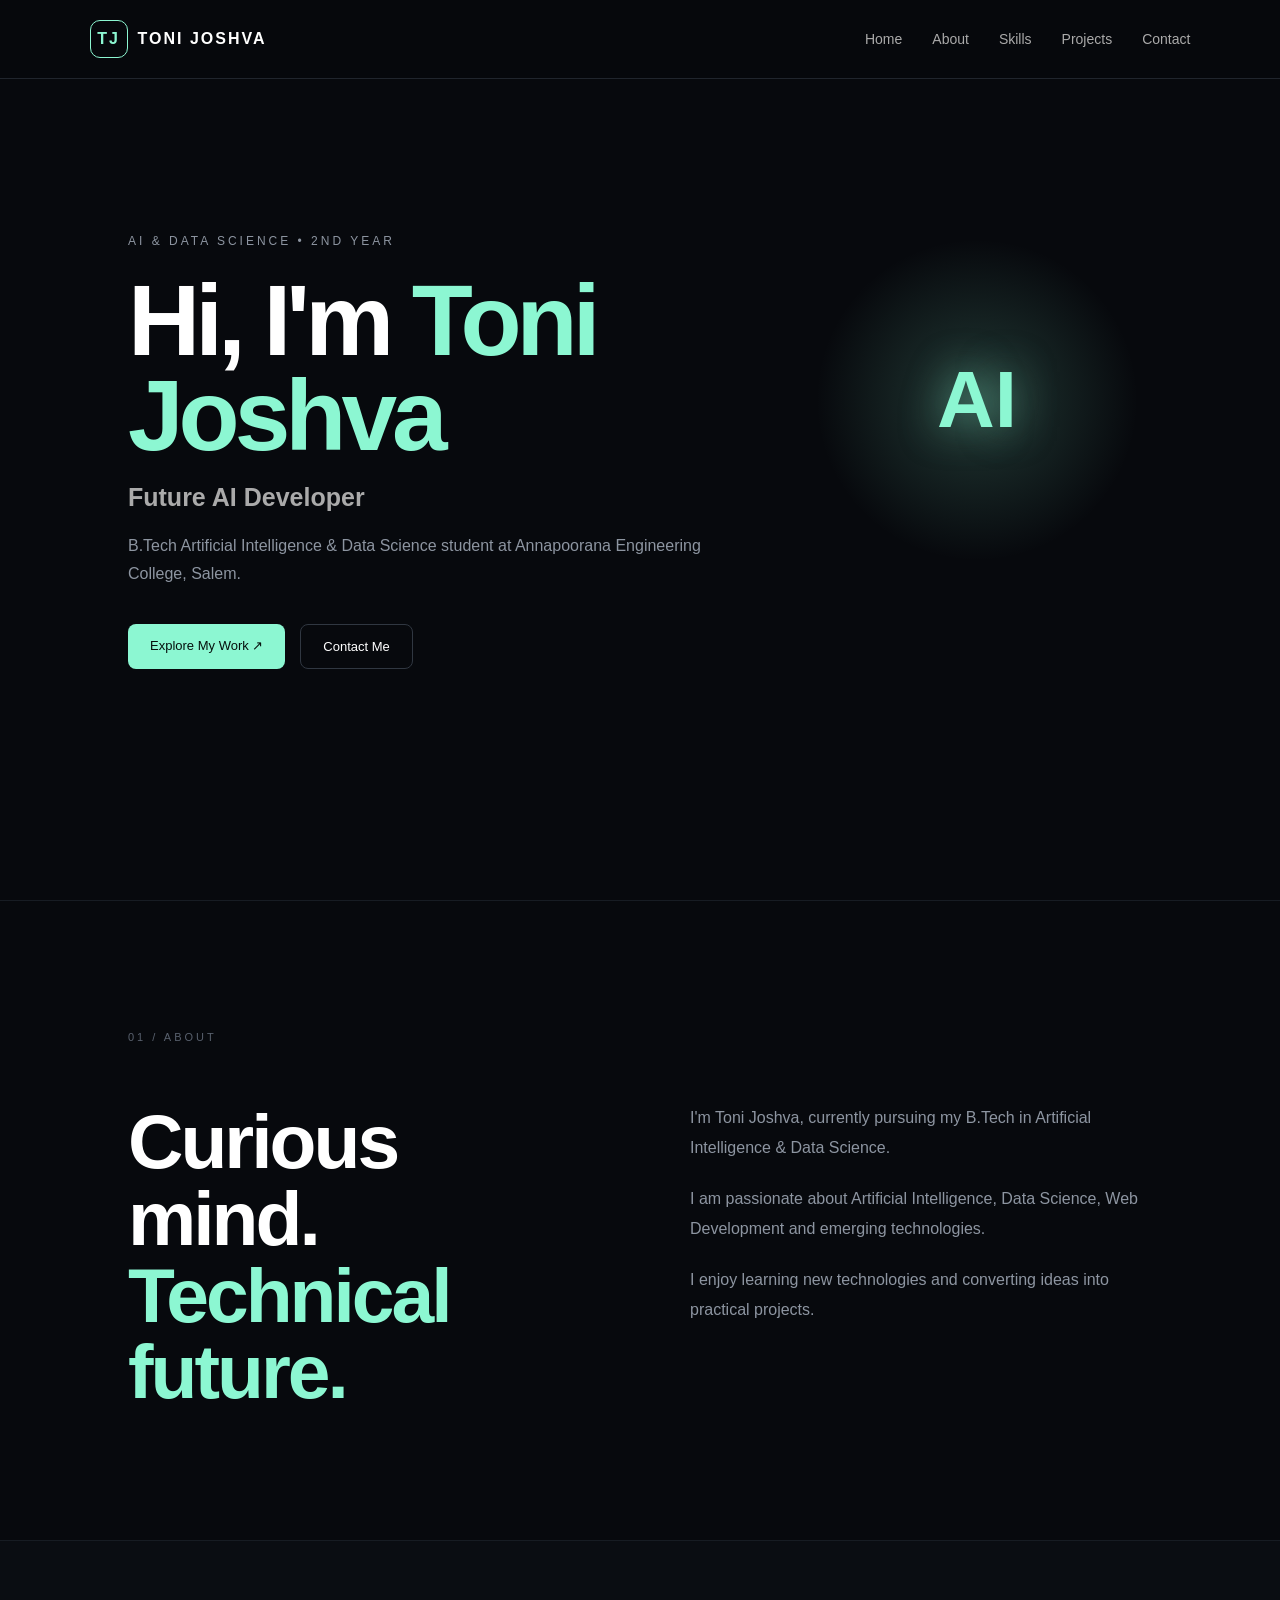
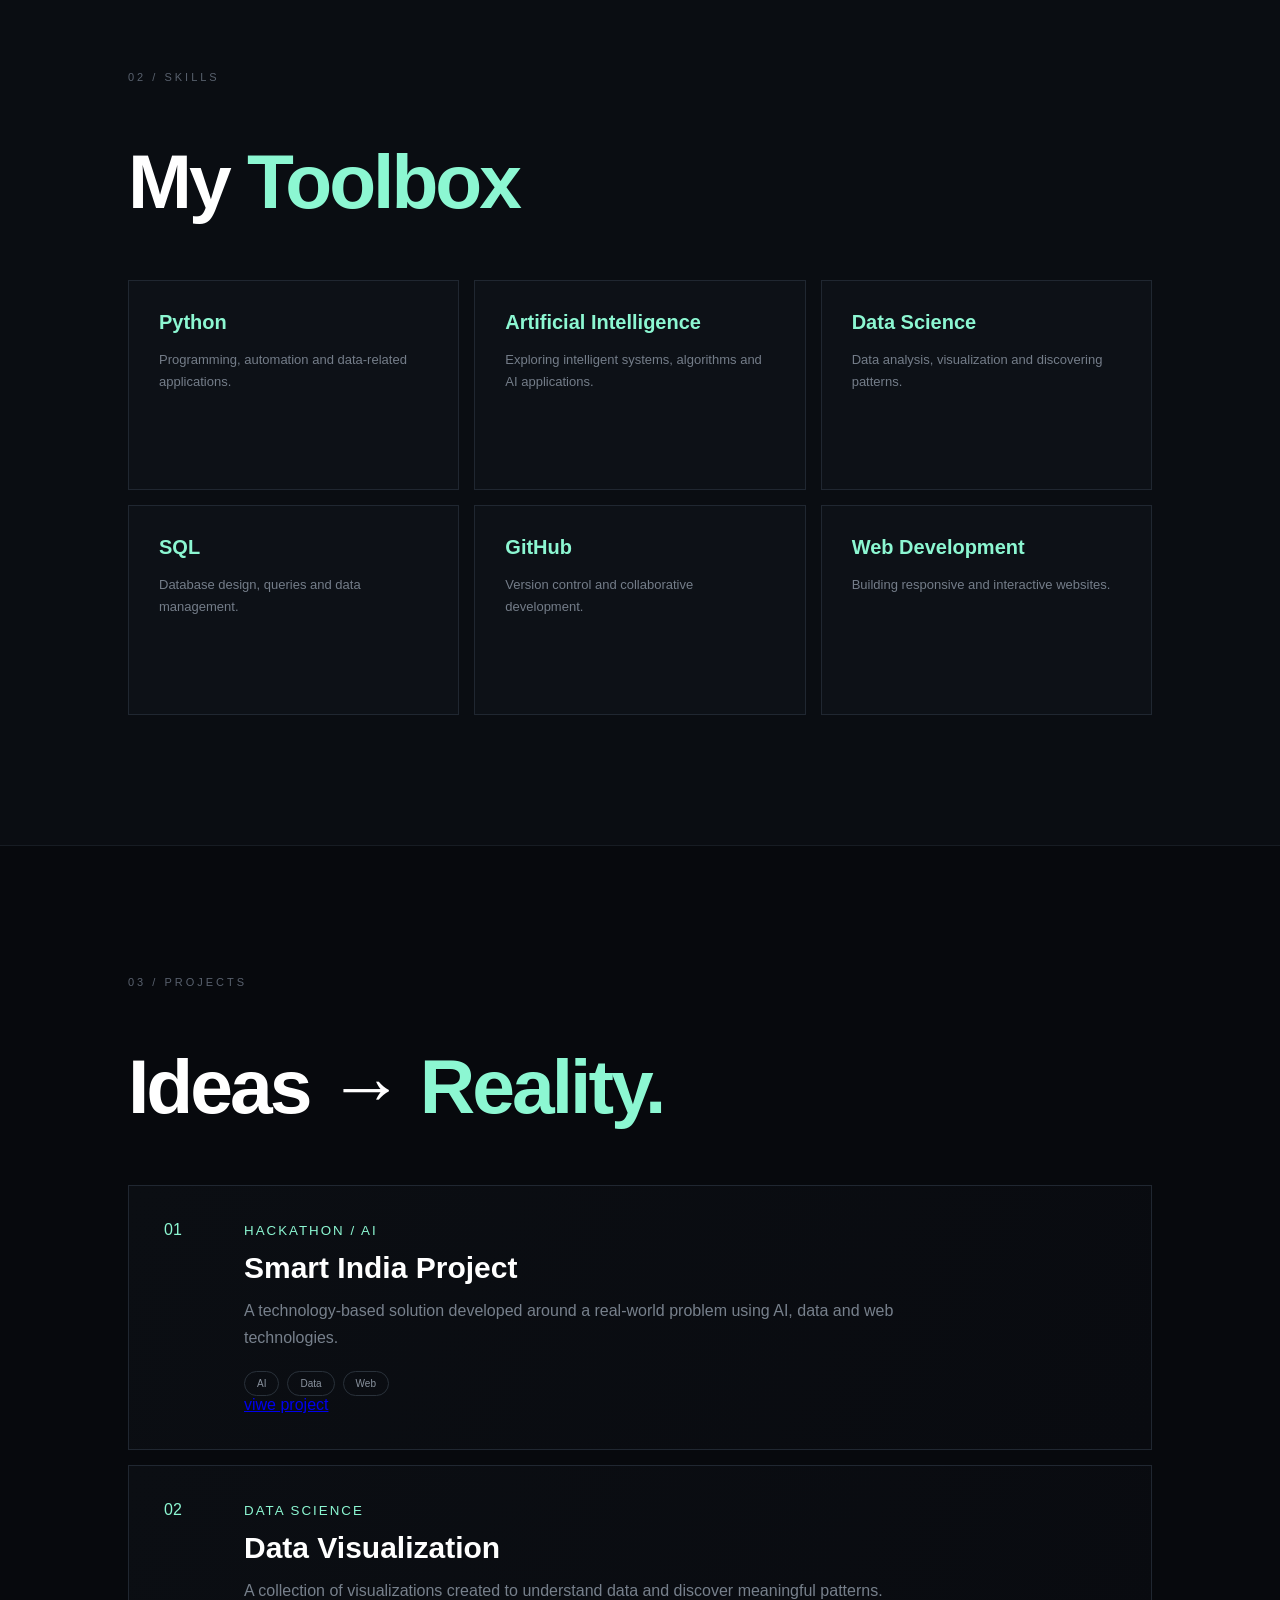
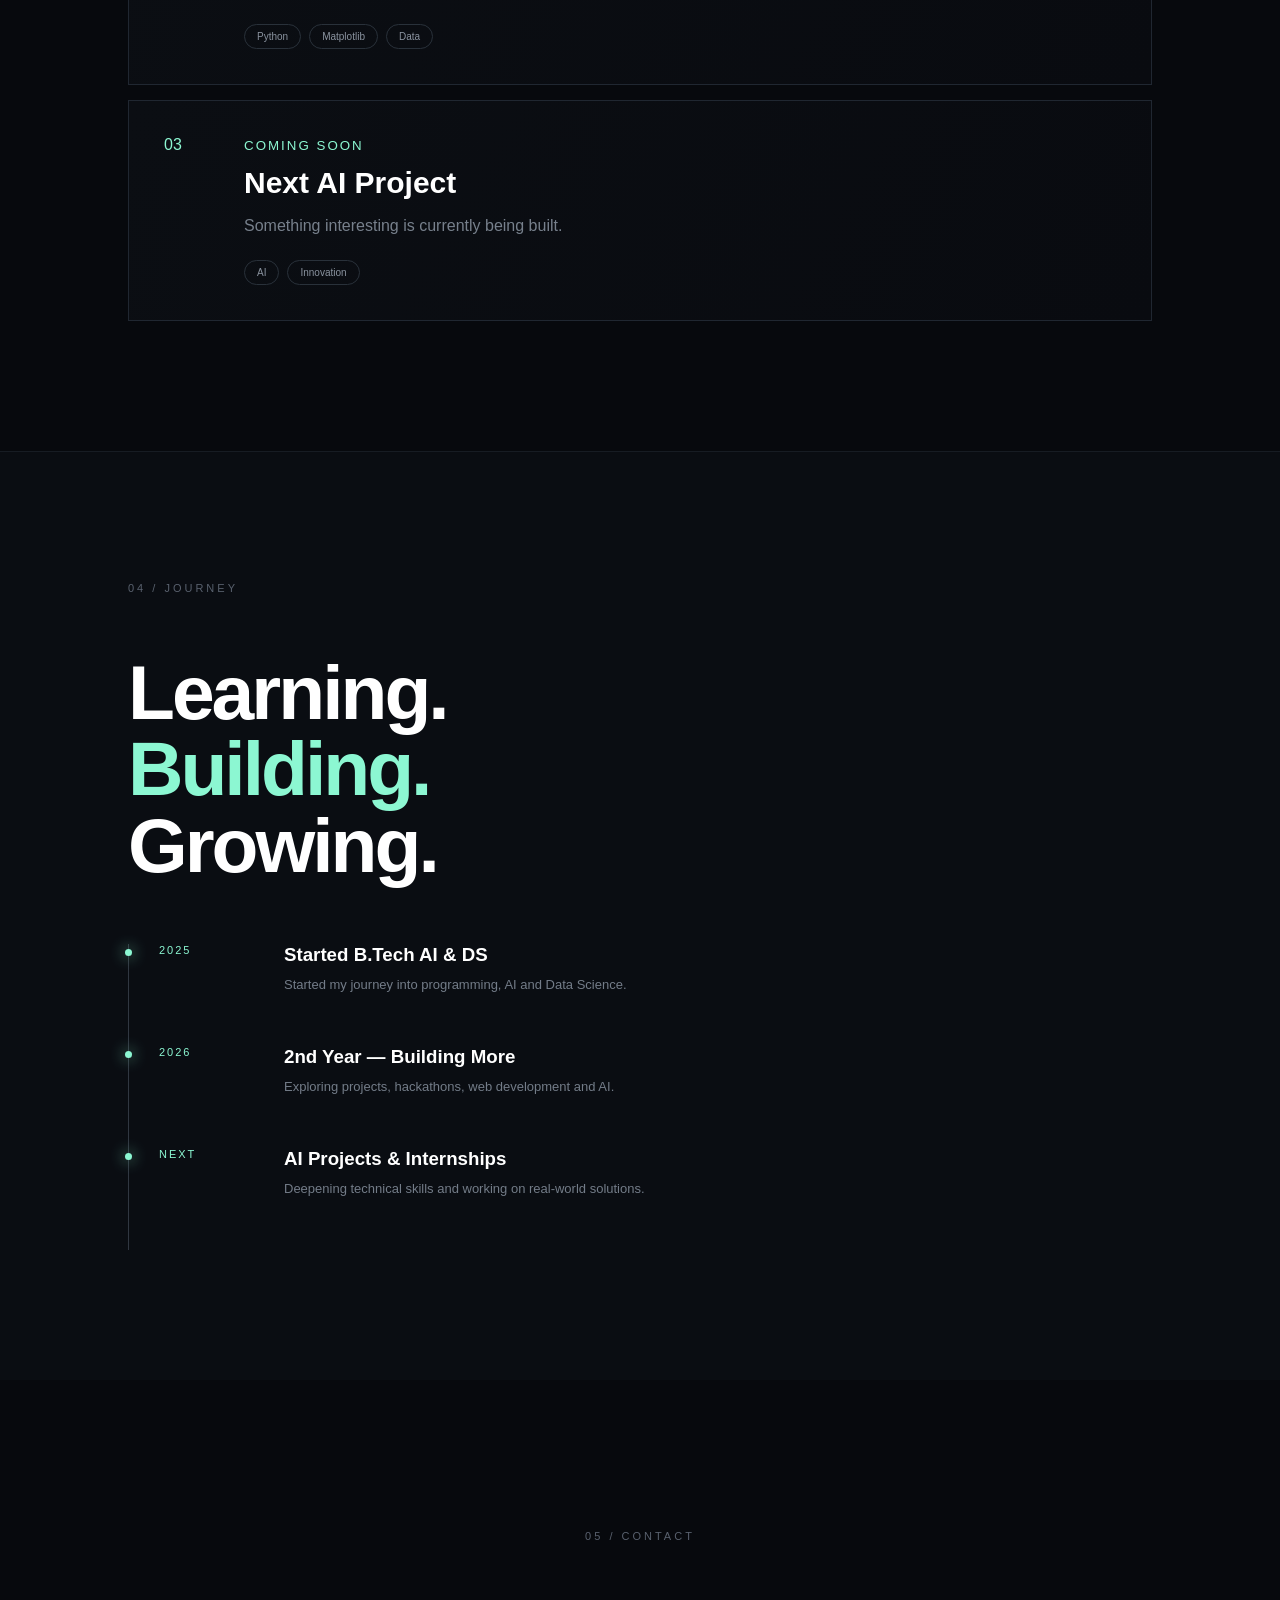
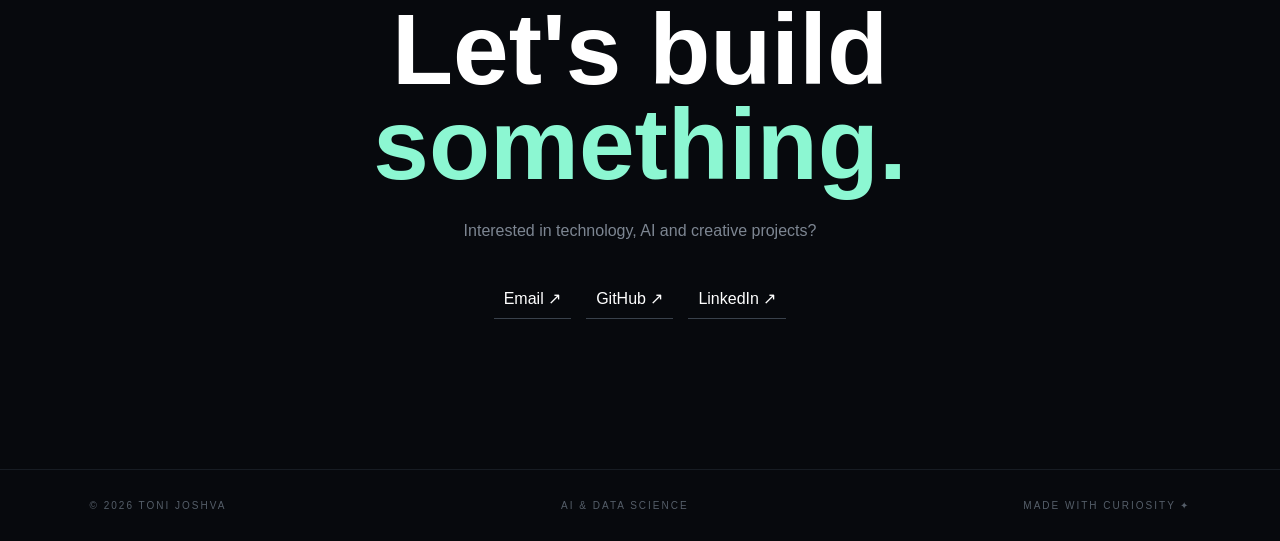
==== index.html @ 65e73639 "hii" ====
<!DOCTYPE html>
<html lang="en">
<head>
    <meta charset="UTF-8">
    <meta name="viewport" content="width=device-width, initial-scale=1.0">

    <title>Toni Joshva | AI & Data Science</title>

    <link rel="stylesheet" href="style.css">
</head>

<body>

    <!-- Navigation -->
    <nav class="navbar">
        <div class="logo">
            <span>TJ</span>
            TONI JOSHVA
        </div>

        <div class="nav-links">
            <a href="#home">Home</a>
            <a href="#about">About</a>
            <a href="#skills">Skills</a>
            <a href="#projects">Projects</a>
            <a href="#contact">Contact</a>
        </div>
    </nav>


    <!-- HERO SECTION -->
    <section id="home" class="hero">

        <div class="hero-content">

            <p class="small-title">
                AI & DATA SCIENCE • 2ND YEAR
            </p>

            <h1>
                Hi, I'm
                <span>Toni Joshva</span>
            </h1>

            <h2>
                Future AI Developer
            </h2>

            <p>
                B.Tech Artificial Intelligence & Data Science student
                at Annapoorana Engineering College, Salem.
            </p>

            <div class="buttons">
                <a href="#projects" class="btn primary">
                    Explore My Work ↗
                </a>

                <a href="#contact" class="btn secondary">
                    Contact Me
                </a>
            </div>

        </div>

        <div class="hero-orb">
            <div class="orb-text">AI</div>
        </div>

    </section>


    <!-- ABOUT -->
    <section id="about" class="section">

        <p class="section-number">01 / ABOUT</p>

        <div class="about-container">

            <div>
                <h2>
                    Curious mind.<br>
                    <span>Technical future.</span>
                </h2>
            </div>

            <div class="about-text">

                <p>
                    I'm Toni Joshva, currently pursuing my
                    B.Tech in Artificial Intelligence & Data Science.
                </p>

                <p>
                    I am passionate about Artificial Intelligence,
                    Data Science, Web Development and emerging
                    technologies.
                </p>

                <p>
                    I enjoy learning new technologies and converting
                    ideas into practical projects.
                </p>

            </div>

        </div>

    </section>


    <!-- SKILLS -->
    <section id="skills" class="section skills">

        <p class="section-number">02 / SKILLS</p>

        <h2>
            My <span>Toolbox</span>
        </h2>

        <div class="skills-grid">

            <div class="skill-card">
                <h3>Python</h3>
                <p>
                    Programming, automation and
                    data-related applications.
                </p>
            </div>

            <div class="skill-card">
                <h3>Artificial Intelligence</h3>
                <p>
                    Exploring intelligent systems,
                    algorithms and AI applications.
                </p>
            </div>

            <div class="skill-card">
                <h3>Data Science</h3>
                <p>
                    Data analysis, visualization
                    and discovering patterns.
                </p>
            </div>

            <div class="skill-card">
                <h3>SQL</h3>
                <p>
                    Database design, queries and
                    data management.
                </p>
            </div>

            <div class="skill-card">
                <h3>GitHub</h3>
                <p>
                    Version control and
                    collaborative development.
                </p>
            </div>

            <div class="skill-card">
                <h3>Web Development</h3>
                <p>
                    Building responsive and
                    interactive websites.
                </p>
            </div>

        </div>

    </section>


    <!-- PROJECTS -->
    <section id="projects" class="section">

        <p class="section-number">03 / PROJECTS</p>

        <h2>
            Ideas → <span>Reality.</span>
        </h2>

        <div class="projects">

            <div class="project-card">

                <div class="project-number">
                    01
                </div>

                <div>
                    <small>HACKATHON / AI</small>

                    <h3>
                        Smart India Project
                    </h3>

                    <p>
                        A technology-based solution developed
                        around a real-world problem using
                        AI, data and web technologies.
                    </p>

                    <div class="tags">
                        <span>AI</span>
                        <span>Data</span>
                        <span>Web</span>
                    </div>
                    <a href="https://github.com/ToniJoshva/ToniJoshva.github.io/tree/main/newtoni">viwe project</a>

                </div>

            </div>


            <div class="project-card">

                <div class="project-number">
                    02
                </div>

                <div>

                    <small>DATA SCIENCE</small>

                    <h3>
                        Data Visualization
                    </h3>

                    <p>
                        A collection of visualizations created
                        to understand data and discover
                        meaningful patterns.
                    </p>

                    <div class="tags">
                        <span>Python</span>
                        <span>Matplotlib</span>
                        <span>Data</span>
                    </div>

                </div>

            </div>


            <div class="project-card">

                <div class="project-number">
                    03
                </div>

                <div>

                    <small>COMING SOON</small>

                    <h3>
                        Next AI Project
                    </h3>

                    <p>
                        Something interesting is currently
                        being built.
                    </p>

                    <div class="tags">
                        <span>AI</span>
                        <span>Innovation</span>
                    </div>

                </div>

            </div>

        </div>

    </section>


    <!-- JOURNEY -->
    <section class="section journey">

        <p class="section-number">04 / JOURNEY</p>

        <h2>
            Learning.<br>
            <span>Building.</span><br>
            Growing.
        </h2>

        <div class="timeline">

            <div class="timeline-item">

                <span>2025</span>

                <div>
                    <h3>
                        Started B.Tech AI & DS
                    </h3>

                    <p>
                        Started my journey into
                        programming, AI and Data Science.
                    </p>
                </div>

            </div>


            <div class="timeline-item">

                <span>2026</span>

                <div>
                    <h3>
                        2nd Year — Building More
                    </h3>

                    <p>
                        Exploring projects, hackathons,
                        web development and AI.
                    </p>
                </div>

            </div>


            <div class="timeline-item">

                <span>NEXT</span>

                <div>
                    <h3>
                        AI Projects & Internships
                    </h3>

                    <p>
                        Deepening technical skills and
                        working on real-world solutions.
                    </p>
                </div>

            </div>

        </div>

    </section>


    <!-- CONTACT -->
    <section id="contact" class="contact">

        <p class="section-number">
            05 / CONTACT
        </p>

        <h2>
            Let's build<br>
            <span>something.</span>
        </h2>

        <p>
            Interested in technology, AI and
            creative projects?
        </p>

        <div class="contact-links">

            <a href="mailto:your@email.com">
                Email ↗
            </a>

            <a href="https://github.com/"
               target="_blank">
                GitHub ↗
            </a>

            <a href="https://linkedin.com/"
               target="_blank">
                LinkedIn ↗
            </a>

        </div>

    </section>


    <!-- FOOTER -->
    <footer>

        <p>
            © 2026 TONI JOSHVA
        </p>

        <p>
            AI & DATA SCIENCE
        </p>

        <p>
            MADE WITH CURIOSITY ✦
        </p>

    </footer>


    <script src="script.js"></script>

</body>
</html>
---- style.css ----
* {
    margin: 0;
    padding: 0;
    box-sizing: border-box;
}

html {
    scroll-behavior: smooth;
}

body {
    background: #07090d;
    color: #ffffff;
    font-family: Arial, sans-serif;
    overflow-x: hidden;
}


/* ================= NAVBAR ================= */

.navbar {
    position: fixed;
    top: 0;
    left: 0;
    width: 100%;

    display: flex;
    justify-content: space-between;
    align-items: center;

    padding: 20px 7%;

    background: rgba(7, 9, 13, 0.75);
    backdrop-filter: blur(15px);

    border-bottom: 1px solid #20252d;

    z-index: 1000;
}

.logo {
    display: flex;
    align-items: center;
    gap: 10px;

    font-weight: bold;
    letter-spacing: 2px;
}

.logo span {
    display: grid;
    place-items: center;

    width: 38px;
    height: 38px;

    border: 1px solid #8cf7d2;
    border-radius: 10px;

    color: #8cf7d2;
}

.nav-links {
    display: flex;
    gap: 30px;
}

.nav-links a {
    color: #aaa;
    text-decoration: none;
    font-size: 14px;

    transition: 0.3s;
}

.nav-links a:hover {
    color: #8cf7d2;
}


/* ================= HERO ================= */

.hero {
    min-height: 100vh;

    display: flex;
    align-items: center;

    padding: 150px 10%;

    position: relative;

    overflow: hidden;
}

.hero-content {
    max-width: 750px;

    position: relative;
    z-index: 5;

    animation: fadeUp 1.2s ease;
}

.small-title {
    color: #8cf7d2;

    letter-spacing: 3px;
    font-size: 12px;

    margin-bottom: 20px;
}

.hero h1 {
    font-size: clamp(50px, 8vw, 100px);

    line-height: 0.95;

    margin-bottom: 20px;

    letter-spacing: -5px;
}

.hero h1 span {
    color: #8cf7d2;
}

.hero h2 {
    font-size: 25px;
    color: #aaa;

    margin-bottom: 20px;
}

.hero p {
    color: #8d95a1;

    max-width: 600px;

    line-height: 1.8;
}

.buttons {
    display: flex;
    gap: 15px;

    margin-top: 35px;
}

.btn {
    padding: 14px 22px;

    text-decoration: none;

    border-radius: 8px;

    font-size: 13px;

    transition: 0.3s;
}

.primary {
    background: #8cf7d2;
    color: #06100d;
}

.primary:hover {
    transform: translateY(-5px);

    box-shadow:
        0 15px 40px rgba(140, 247, 210, 0.2);
}

.secondary {
    color: white;

    border: 1px solid #303741;
}

.secondary:hover {
    border-color: #8cf7d2;
}


/* ================= ORB ================= */

.hero-orb {
    position: absolute;

    right: 10%;
    top: 25%;

    width: 350px;
    height: 350px;

    border-radius: 50%;

    background:
        radial-gradient(
            circle,
            rgba(140, 247, 210, 0.2),
            transparent 65%
        );

    animation: floating 6s ease-in-out infinite;
}

.orb-text {
    position: absolute;

    inset: 0;

    display: grid;
    place-items: center;

    font-size: 80px;
    font-weight: bold;

    color: #8cf7d2;

    text-shadow:
        0 0 40px rgba(140, 247, 210, 0.5);
}


/* ================= SECTIONS ================= */

.section {
    padding: 130px 10%;

    border-top: 1px solid #171c23;
}

.section-number {
    color: #59616e;

    font-size: 11px;

    letter-spacing: 3px;

    margin-bottom: 60px;
}

.section h2 {
    font-size: clamp(45px, 6vw, 80px);

    line-height: 1;

    letter-spacing: -3px;
}

.section h2 span {
    color: #8cf7d2;
}


/* ================= ABOUT ================= */

.about-container {
    display: grid;

    grid-template-columns: 1fr 1fr;

    gap: 100px;
}

.about-text {
    color: #8d95a1;

    line-height: 1.9;
}

.about-text p {
    margin-bottom: 20px;
}


/* ================= SKILLS ================= */

.skills {
    background: #0a0d12;
}

.skills-grid {
    margin-top: 60px;

    display: grid;

    grid-template-columns:
        repeat(3, 1fr);

    gap: 15px;
}

.skill-card {
    padding: 30px;

    min-height: 210px;

    border: 1px solid #202731;

    background: #0d1117;

    transition: 0.4s;
}

.skill-card:hover {
    transform: translateY(-8px);

    border-color: #8cf7d2;

    box-shadow:
        0 20px 50px rgba(140, 247, 210, 0.05);
}

.skill-card h3 {
    color: #8cf7d2;

    margin-bottom: 15px;

    font-size: 20px;
}

.skill-card p {
    color: #747d89;

    line-height: 1.7;

    font-size: 13px;
}


/* ================= PROJECTS ================= */

.projects {
    margin-top: 60px;

    display: grid;

    gap: 15px;
}

.project-card {
    padding: 35px;

    display: grid;

    grid-template-columns: 60px 1fr;

    gap: 20px;

    border: 1px solid #202731;

    background:
        linear-gradient(
            120deg,
            #0b0e13,
            #090b10
        );

    transition: 0.4s;
}

.project-card:hover {
    transform: translateX(8px);

    border-color: #8cf7d2;
}

.project-number {
    color: #8cf7d2;
}

.project-card small {
    color: #8cf7d2;

    letter-spacing: 2px;
}

.project-card h3 {
    font-size: 30px;

    margin: 12px 0;
}

.project-card p {
    color: #77808c;

    max-width: 650px;

    line-height: 1.7;
}

.tags {
    display: flex;

    gap: 8px;

    margin-top: 20px;
}

.tags span {
    padding: 6px 12px;

    border: 1px solid #29313a;

    border-radius: 20px;

    font-size: 10px;

    color: #8a939f;
}


/* ================= JOURNEY ================= */

.journey {
    background: #0a0d12;
}

.timeline {
    margin-top: 60px;

    border-left: 1px solid #303741;
}

.timeline-item {
    display: grid;

    grid-template-columns: 100px 1fr;

    gap: 25px;

    padding: 0 0 50px 30px;

    position: relative;
}

.timeline-item::before {
    content: "";

    position: absolute;

    left: -4px;

    top: 5px;

    width: 7px;
    height: 7px;

    background: #8cf7d2;

    border-radius: 50%;

    box-shadow:
        0 0 15px #8cf7d2;
}

.timeline-item span {
    color: #8cf7d2;

    font-size: 11px;

    letter-spacing: 2px;
}

.timeline-item h3 {
    margin-bottom: 8px;
}

.timeline-item p {
    color: #737c88;

    line-height: 1.7;

    font-size: 13px;
}


/* ================= CONTACT ================= */

.contact {
    text-align: center;

    padding: 150px 10%;
}

.contact h2 {
    font-size: clamp(55px, 8vw, 100px);

    line-height: .95;
}

.contact h2 span {
    color: #8cf7d2;
}

.contact > p:not(.section-number) {
    color: #7d8692;

    margin: 25px auto;

    max-width: 500px;

    line-height: 1.7;
}

.contact-links {
    display: flex;

    justify-content: center;

    gap: 15px;

    margin-top: 35px;
}

.contact-links a {
    color: white;

    text-decoration: none;

    border-bottom: 1px solid #39414b;

    padding: 10px;

    transition: 0.3s;
}

.contact-links a:hover {
    color: #8cf7d2;

    border-color: #8cf7d2;
}


/* ================= FOOTER ================= */

footer {
    border-top: 1px solid #171c23;

    padding: 30px 7%;

    display: flex;

    justify-content: space-between;

    color: #555e69;

    font-size: 10px;

    letter-spacing: 2px;
}


/* ================= ANIMATIONS ================= */

@keyframes fadeUp {

    from {
        opacity: 0;
        transform: translateY(40px);
    }

    to {
        opacity: 1;
        transform: translateY(0);
    }

}

@keyframes floating {

    0%,
    100% {
        transform: translateY(0);
    }

    50% {
        transform: translateY(-30px);
    }

}


/* ================= MOBILE ================= */

@media (max-width: 800px) {

    .nav-links {
        display: none;
    }

    .hero {
        padding: 130px 7%;
    }

    .hero-orb {
        opacity: 0.4;

        right: -100px;
    }

    .about-container {
        grid-template-columns: 1fr;

        gap: 40px;
    }

    .skills-grid {
        grid-template-columns: 1fr;
    }

    .project-card {
        grid-template-columns: 40px 1fr;
    }

    footer {
        flex-direction: column;

        gap: 15px;

        text-align: center;
    }

}
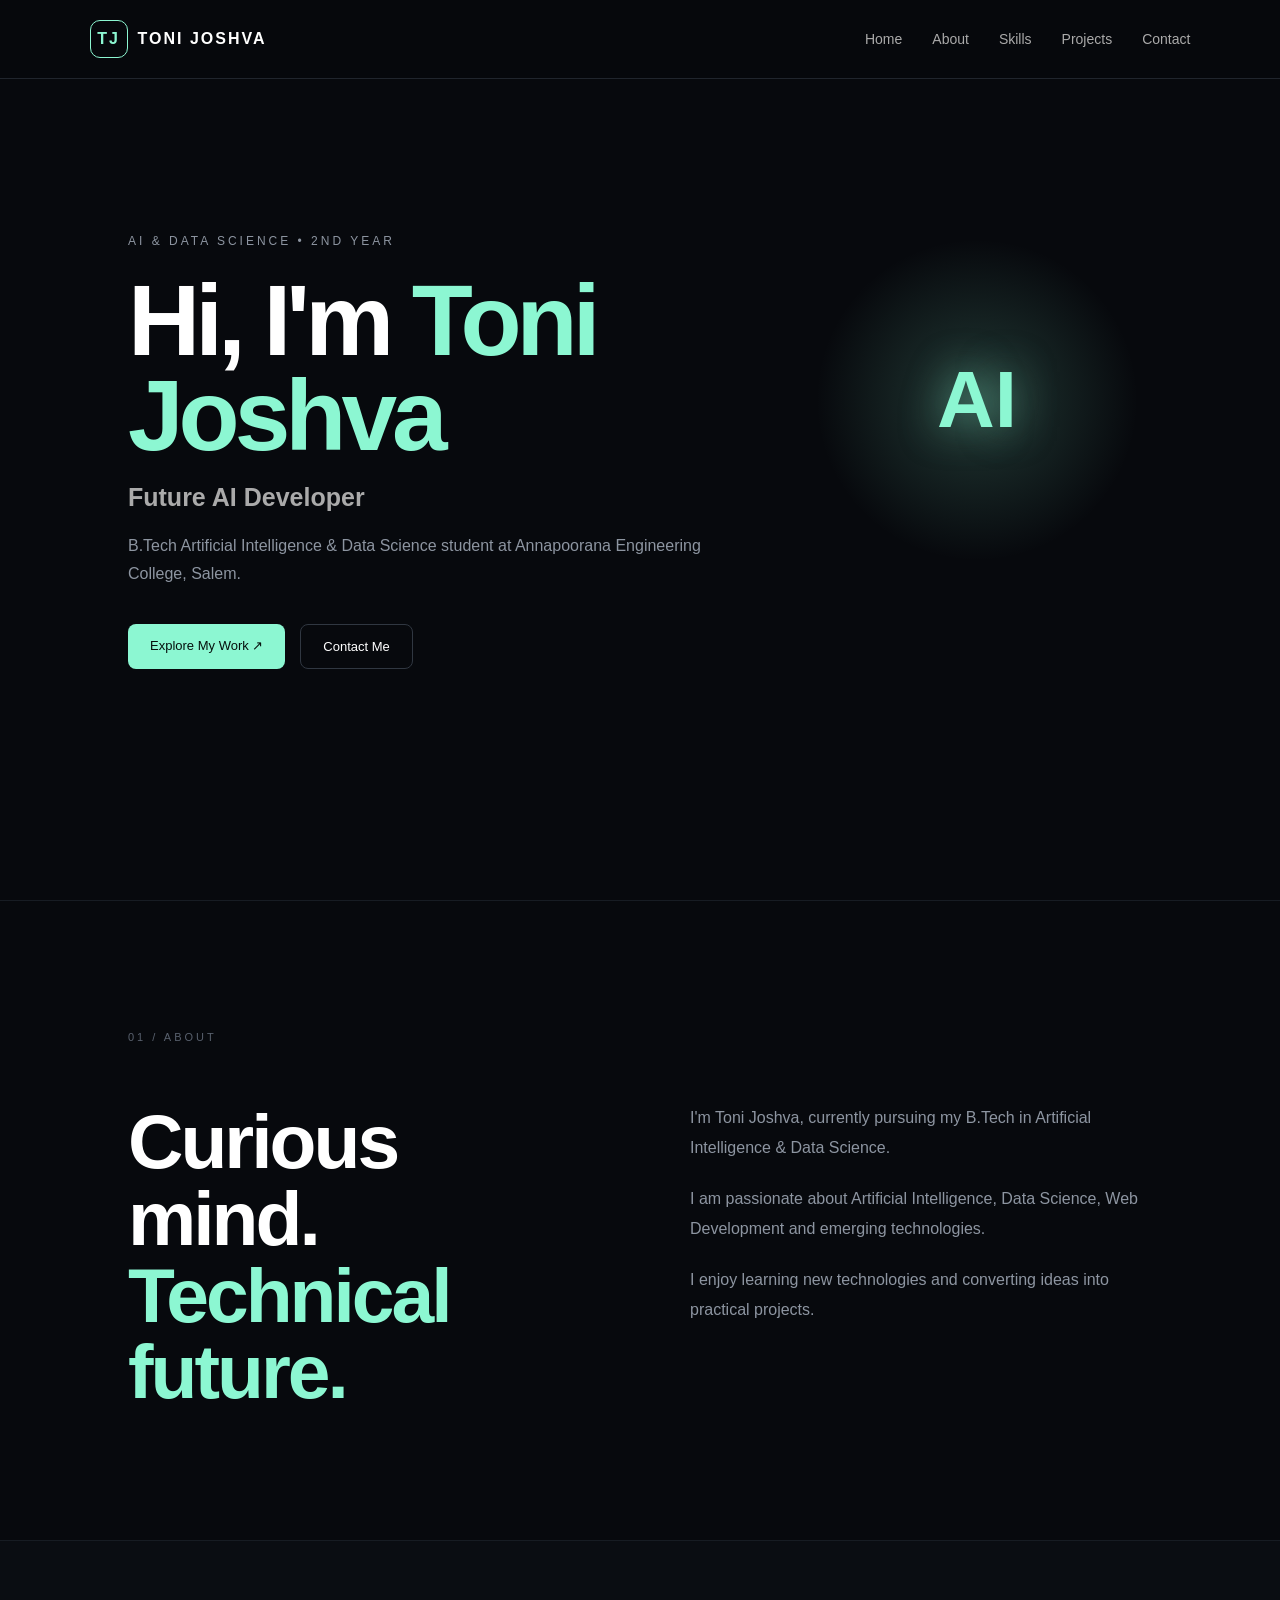
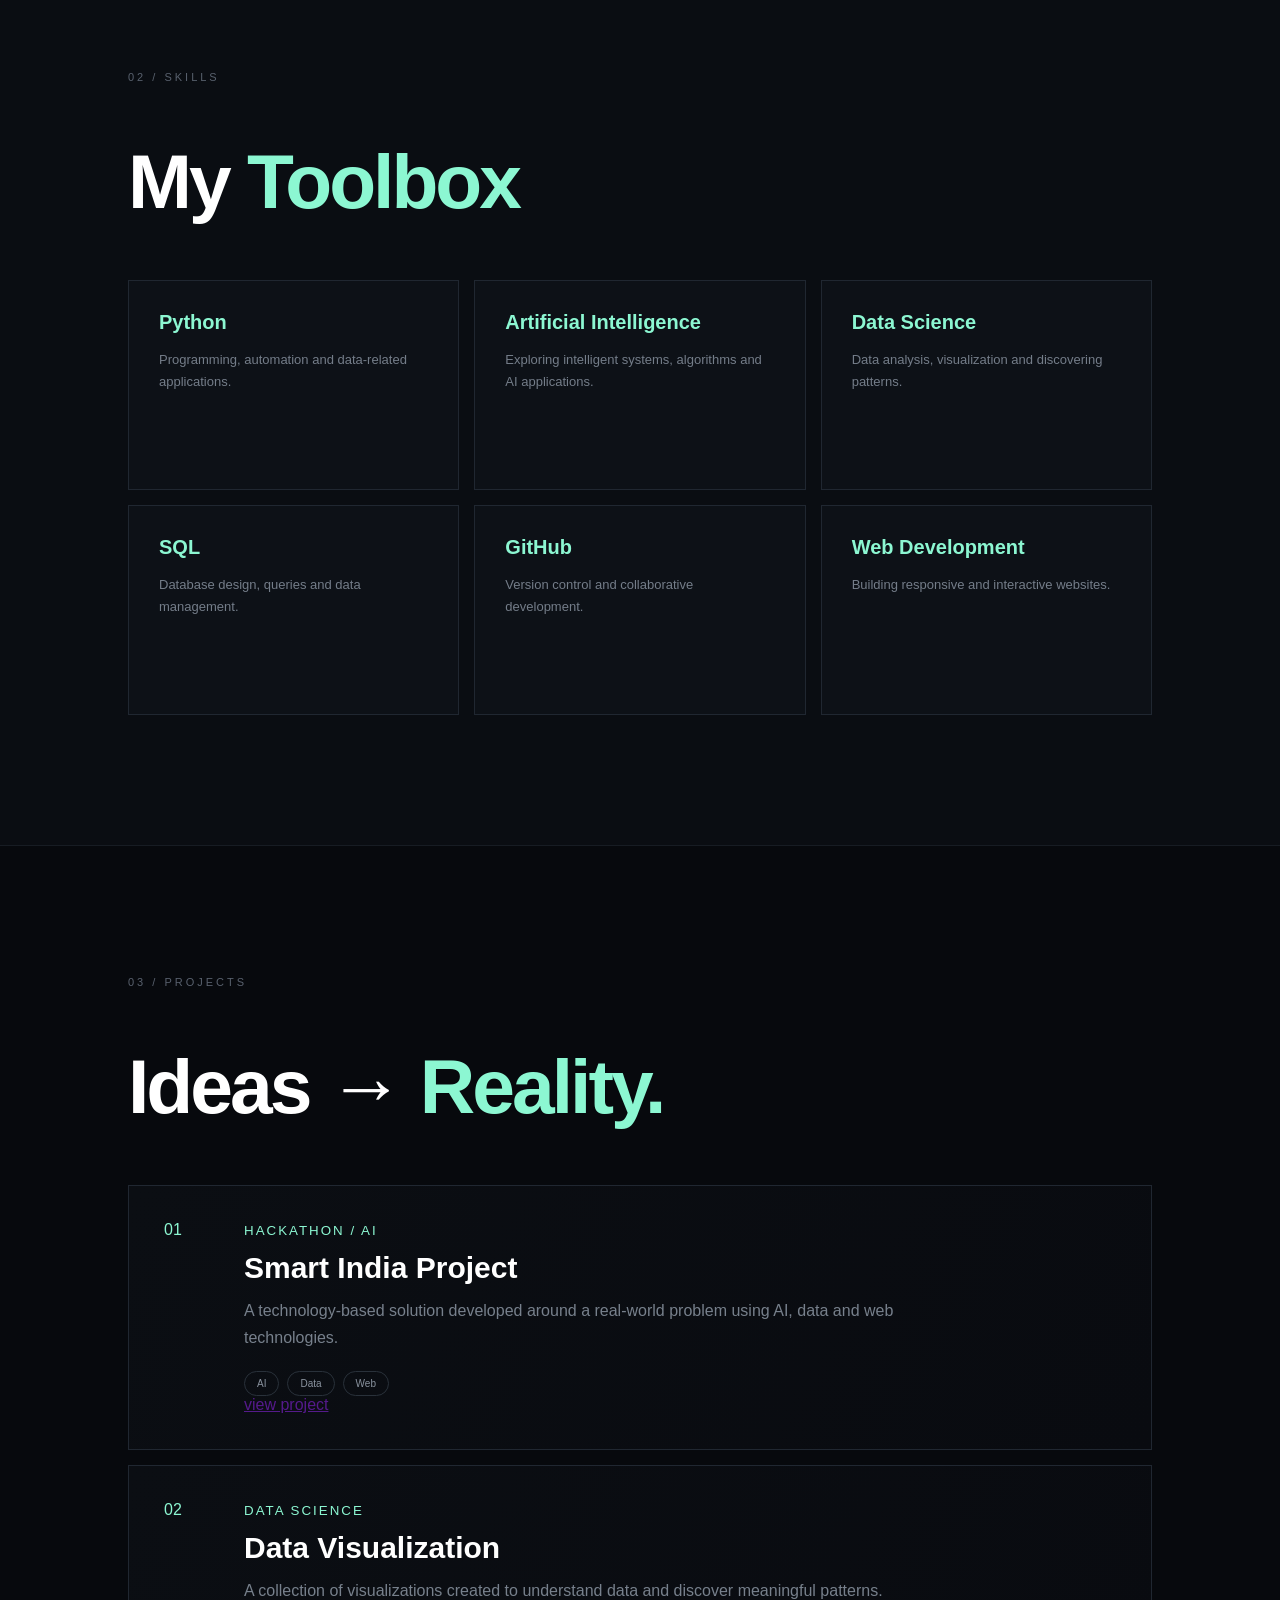
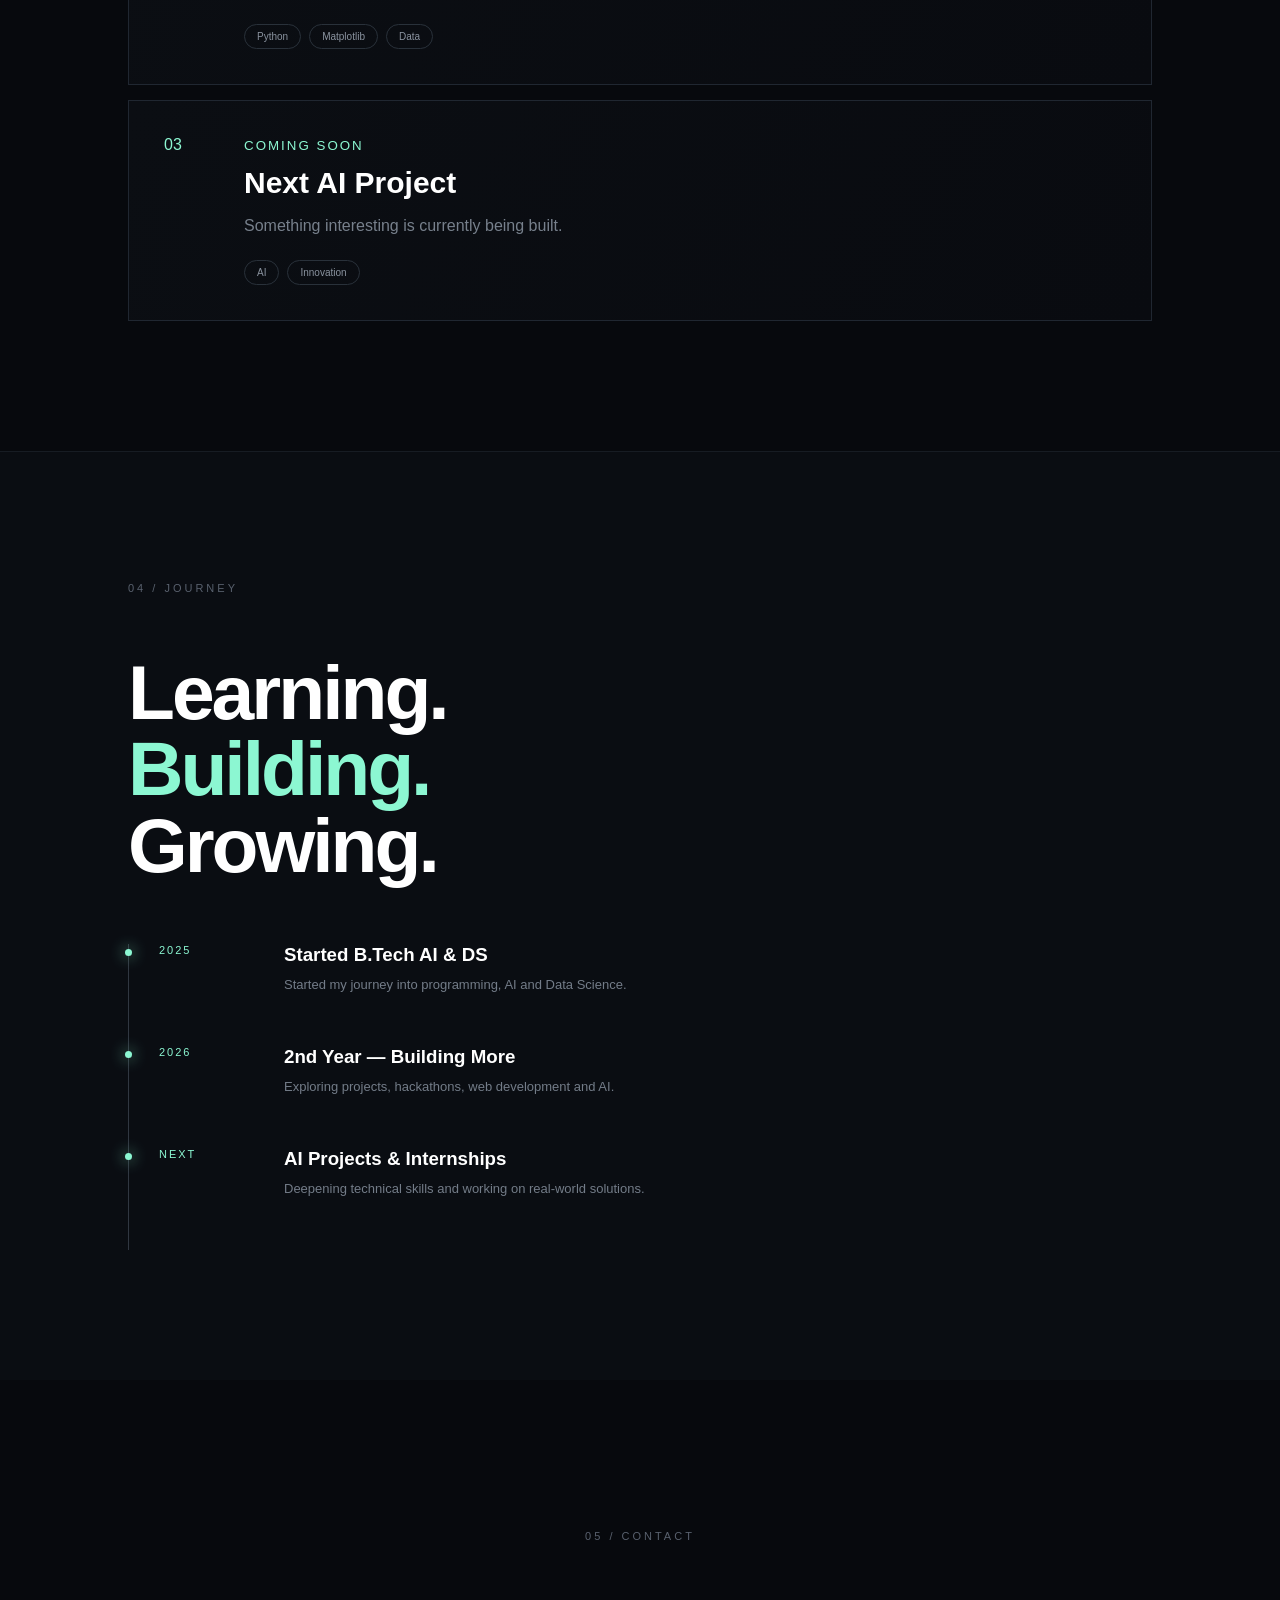
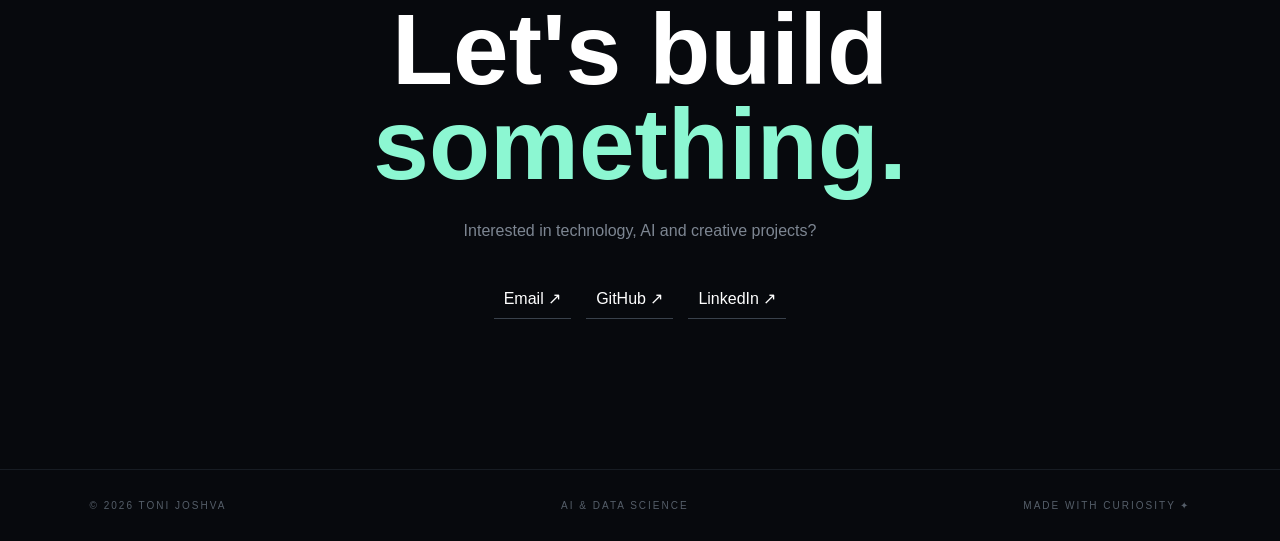
==== commit 4e610887: "somthing" ====
--- a/index.html
+++ b/index.html
@@ -208,7 +208,7 @@
                         <span>Data</span>
                         <span>Web</span>
                     </div>
-                    <a href="https://github.com/ToniJoshva/ToniJoshva.github.io/tree/main/newtoni">viwe project</a>
+                    <a href="">view project</a>
 
                 </div>
 
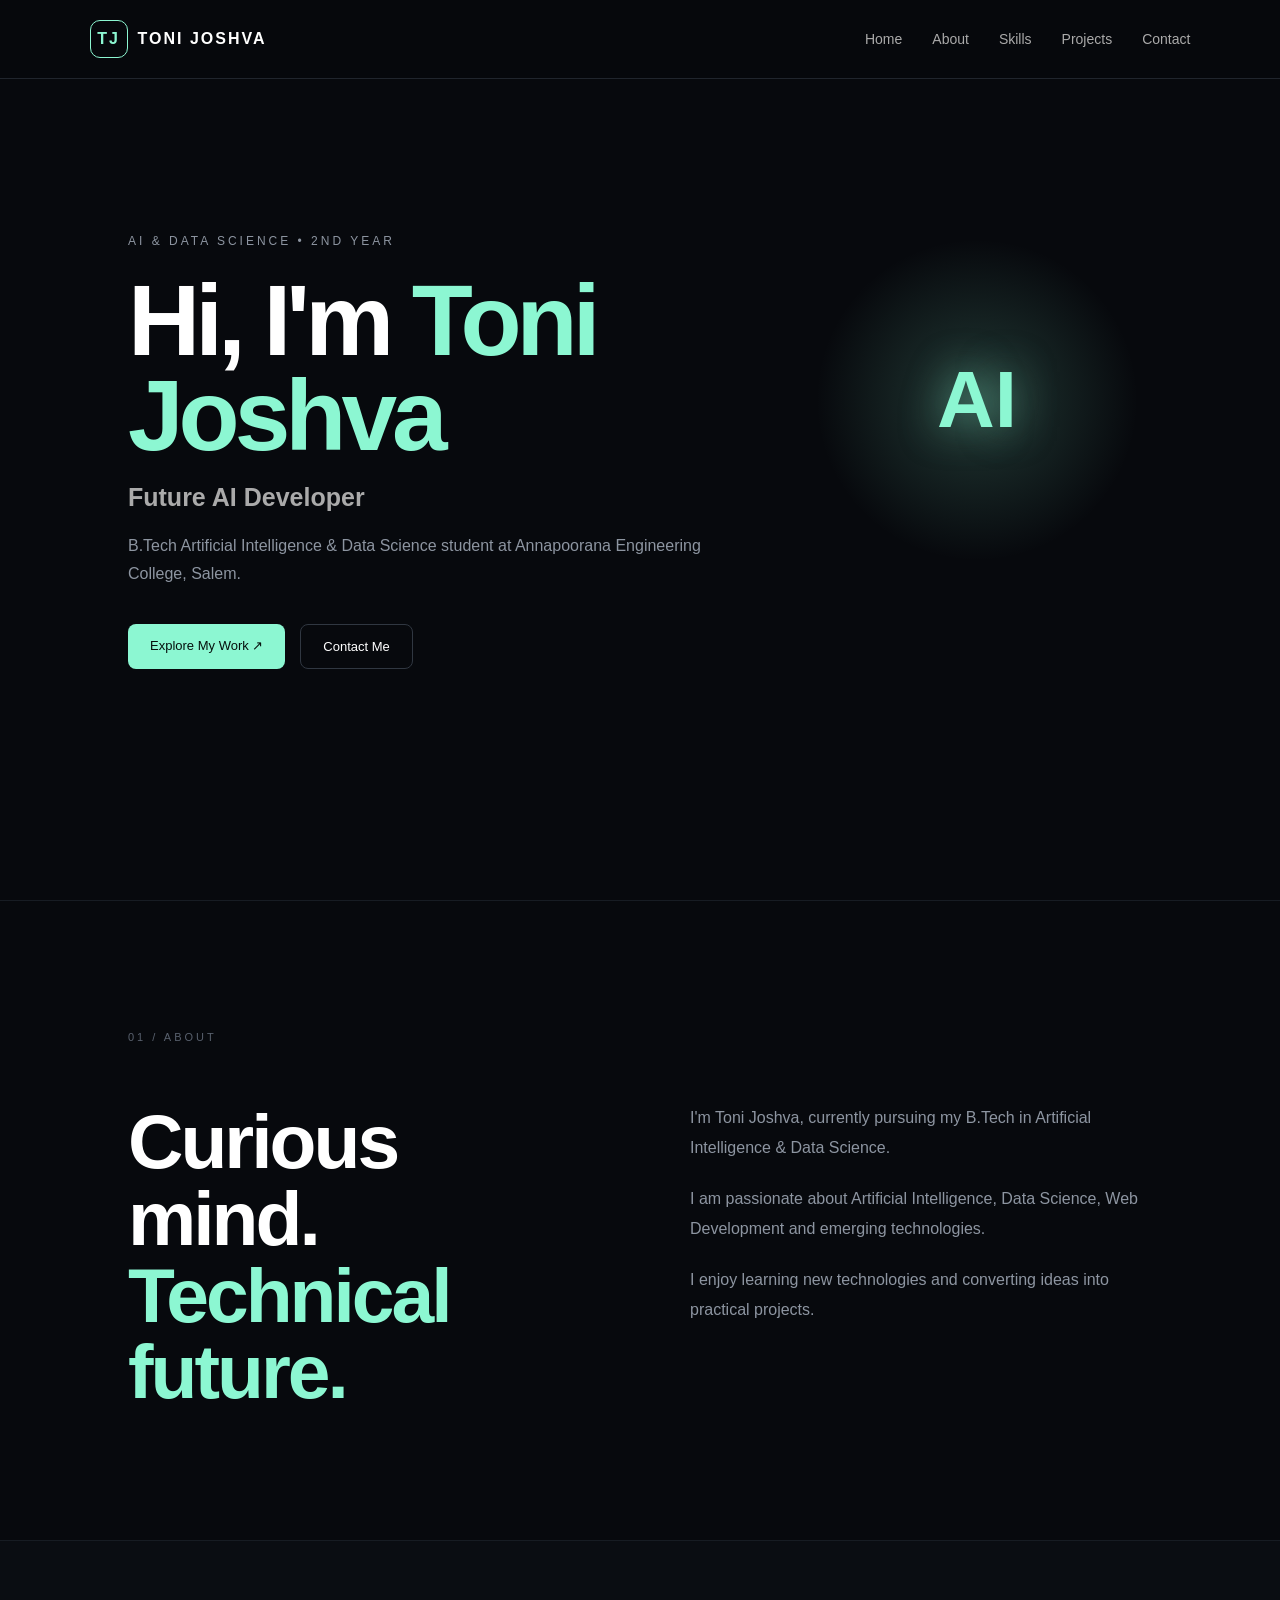
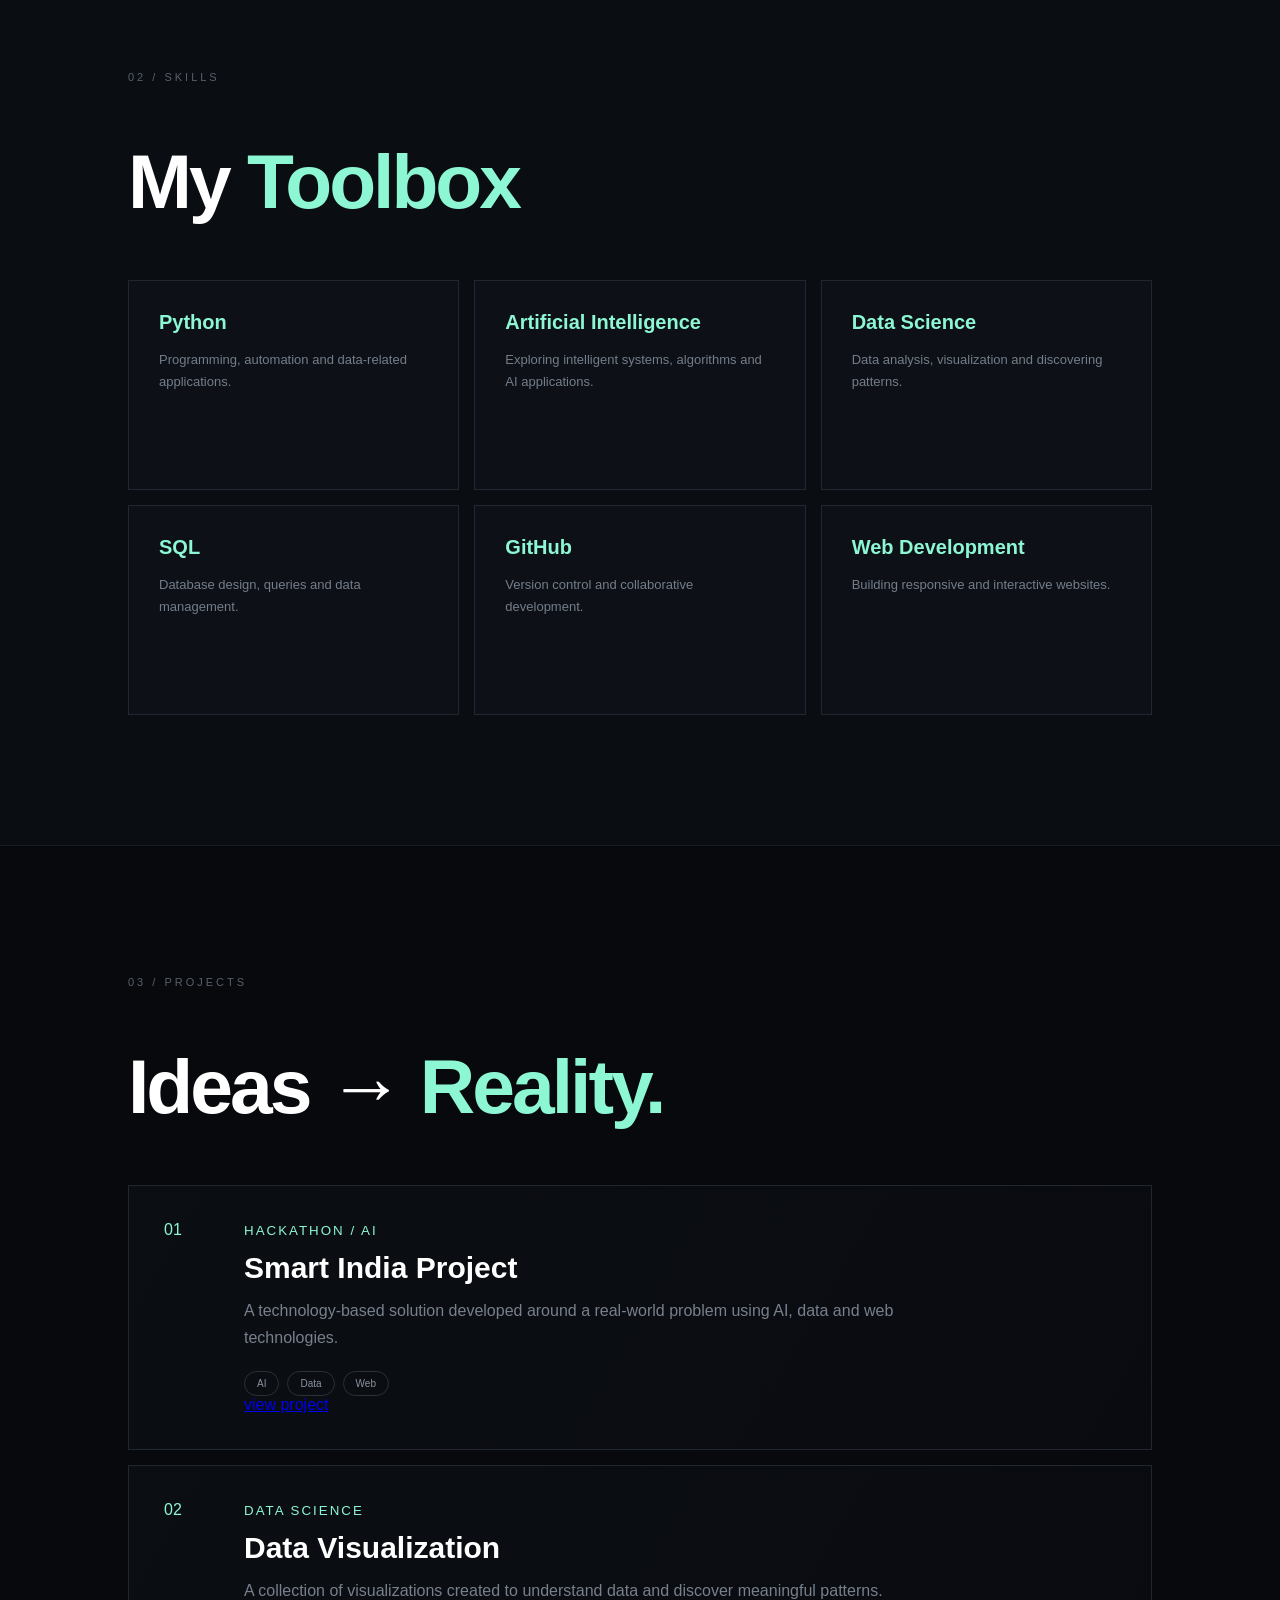
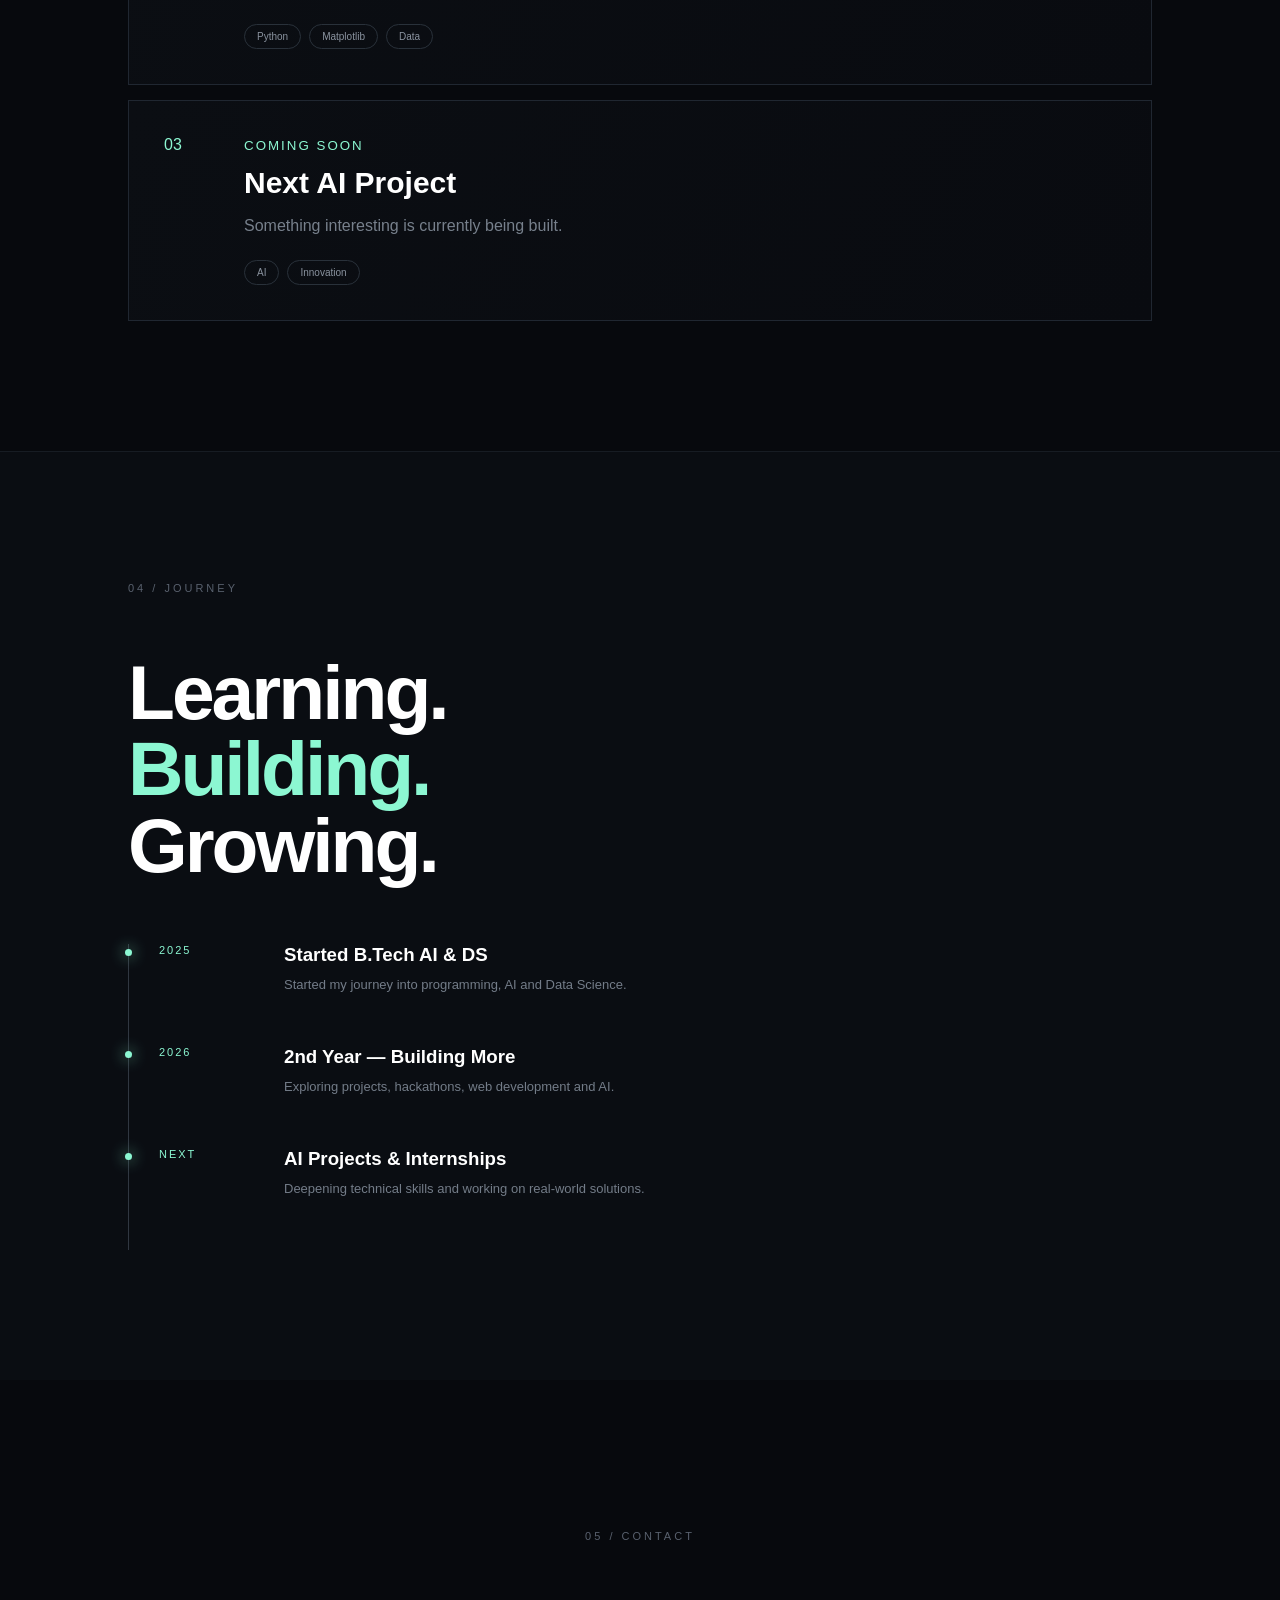
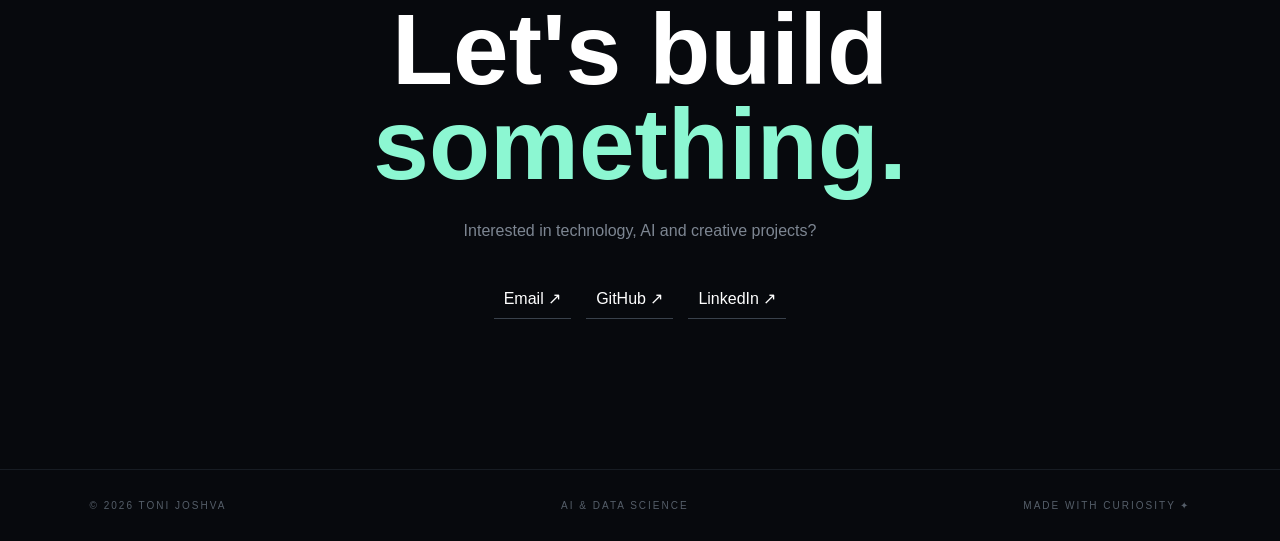
==== commit c5e565f2: "somthing" ====
--- a/index.html
+++ b/index.html
@@ -208,7 +208,7 @@
                         <span>Data</span>
                         <span>Web</span>
                     </div>
-                    <a href="">view project</a>
+                    <a href="https://tonijoshva.github.io/logo/">view project</a>
 
                 </div>
 
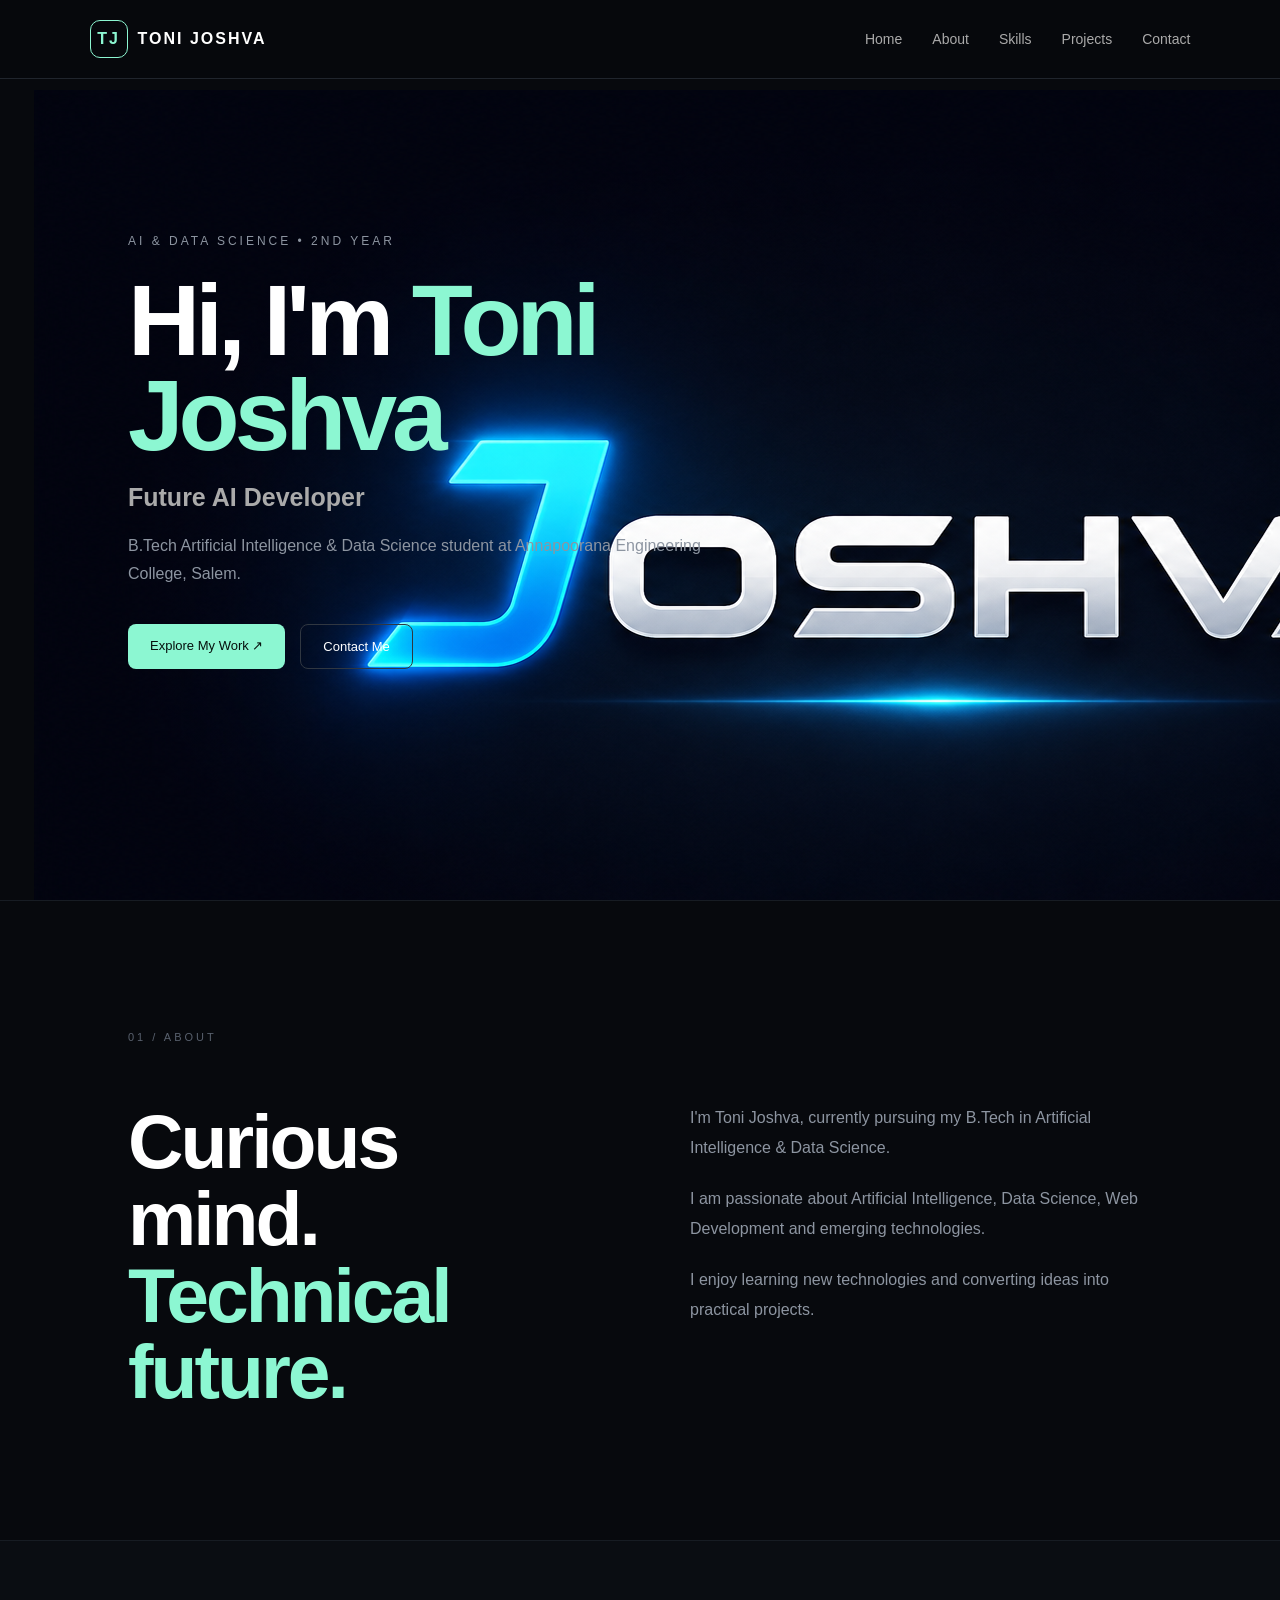
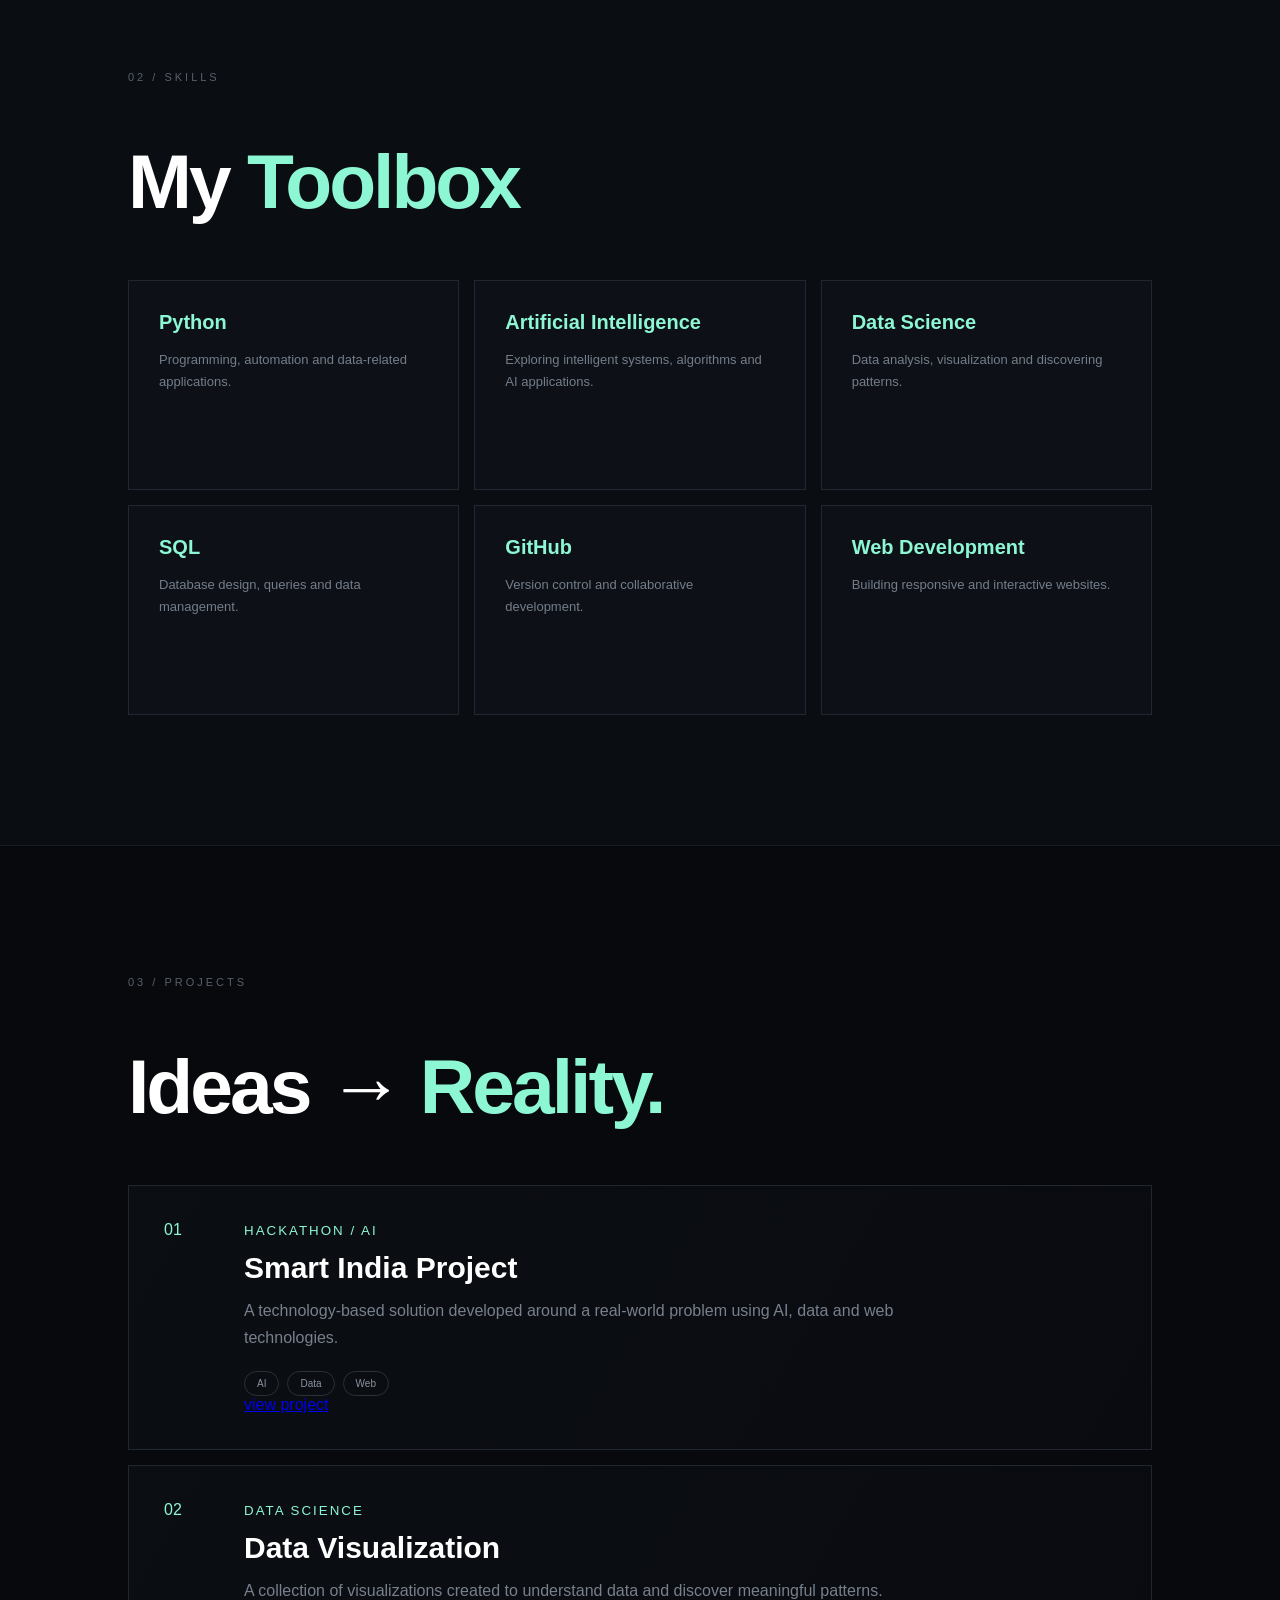
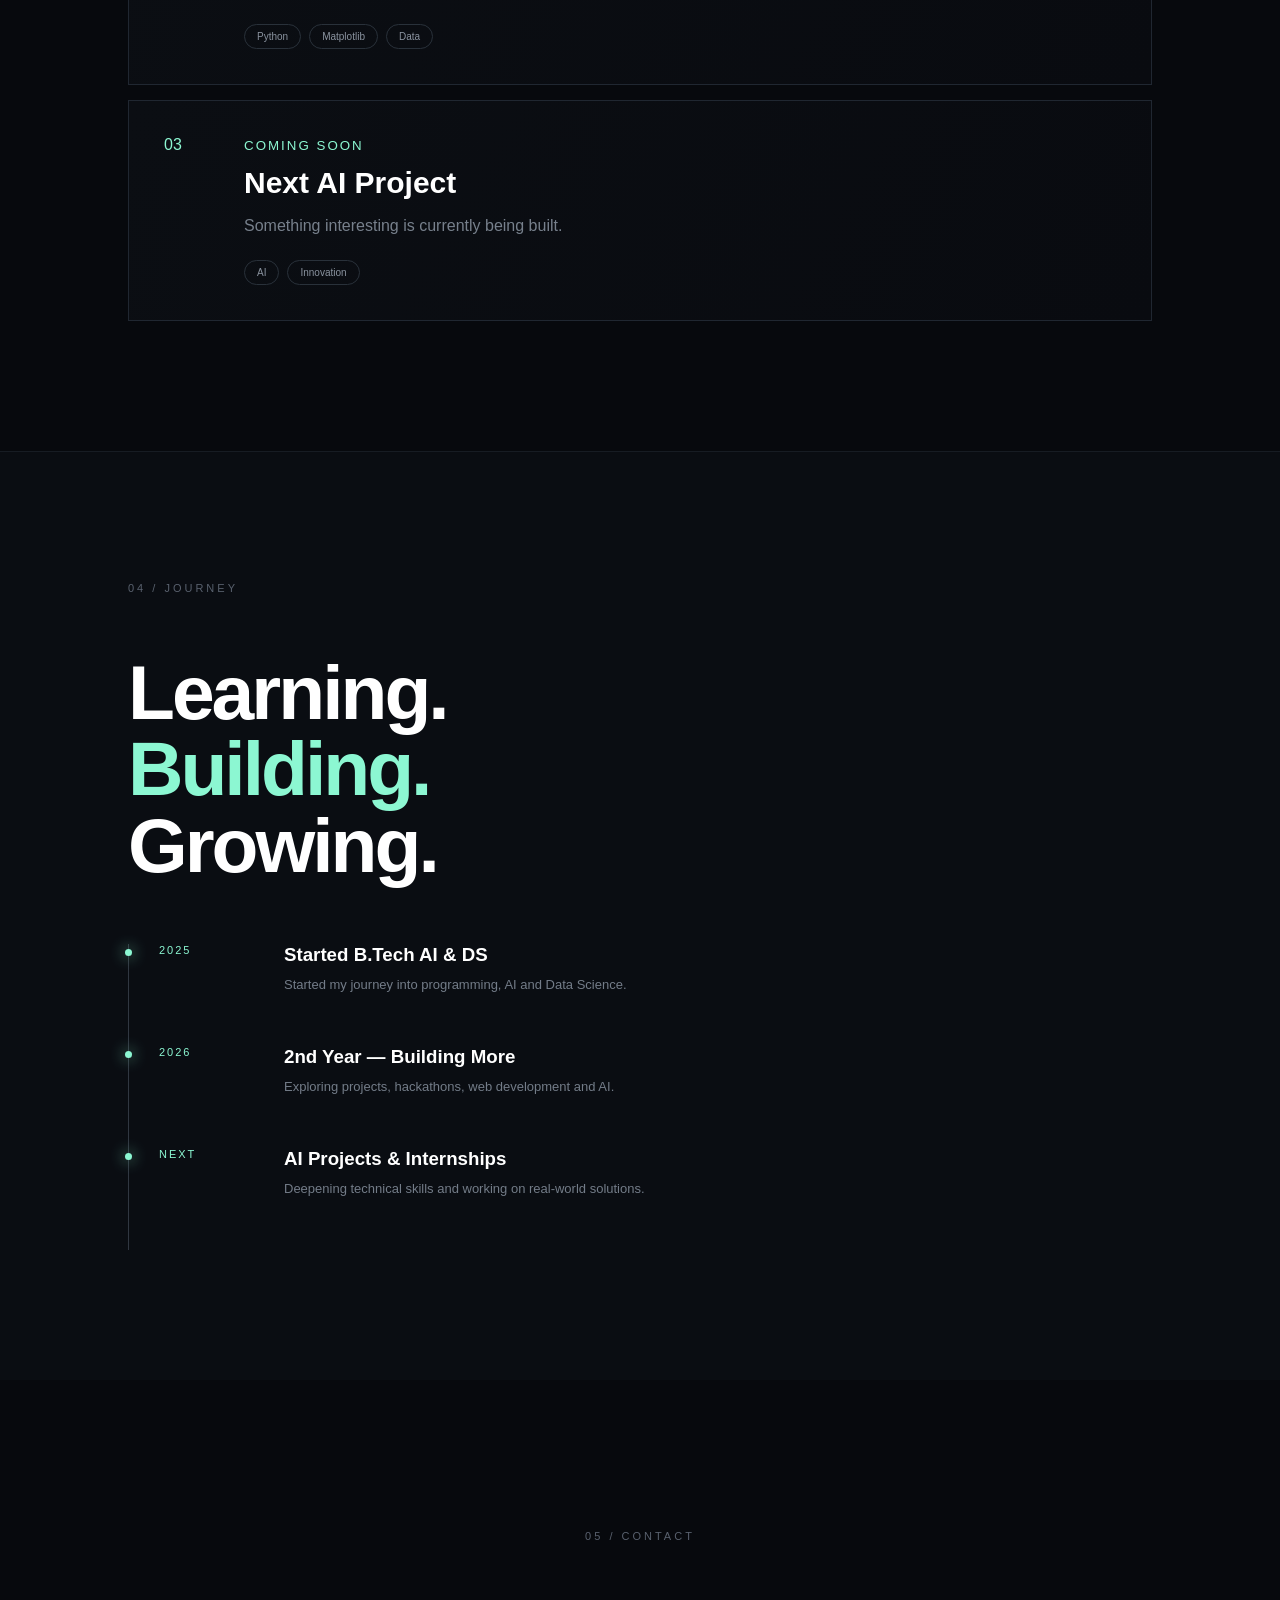
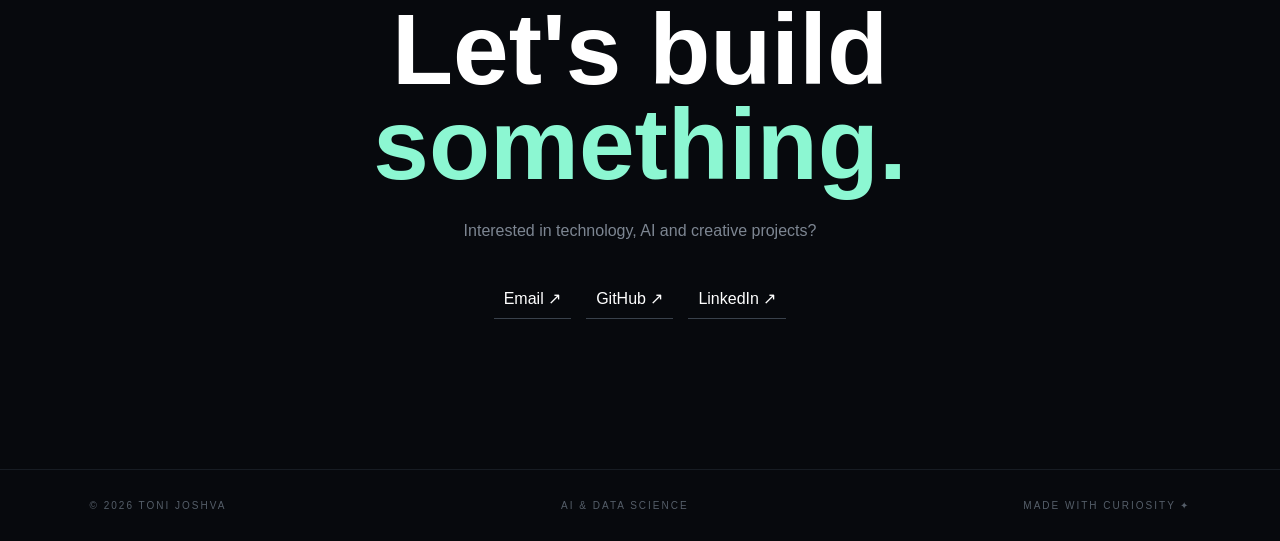
==== commit cffcba7f: "logo change" ====
--- a/index.html
+++ b/index.html
@@ -7,6 +7,7 @@
     <title>Toni Joshva | AI & Data Science</title>
 
     <link rel="stylesheet" href="style.css">
+    <link rel="icon" href="ChatGPT Image Aug 22, 2026, 09_42_36 PM.png">
 </head>
 
 <body>
@@ -64,7 +65,7 @@
         </div>
 
         <div class="hero-orb">
-            <div class="orb-text">AI</div>
+            <div class="orb-text"><img src="ChatGPT Image Aug 22, 2026, 09_42_36 PM.png" alt=""></div>
         </div>
 
     </section>
--- a/style.css
+++ b/style.css
@@ -187,8 +187,8 @@
 .hero-orb {
     position: absolute;
 
-    right: 10%;
-    top: 25%;
+    right: 70%;
+    top: 10%;
 
     width: 350px;
     height: 350px;
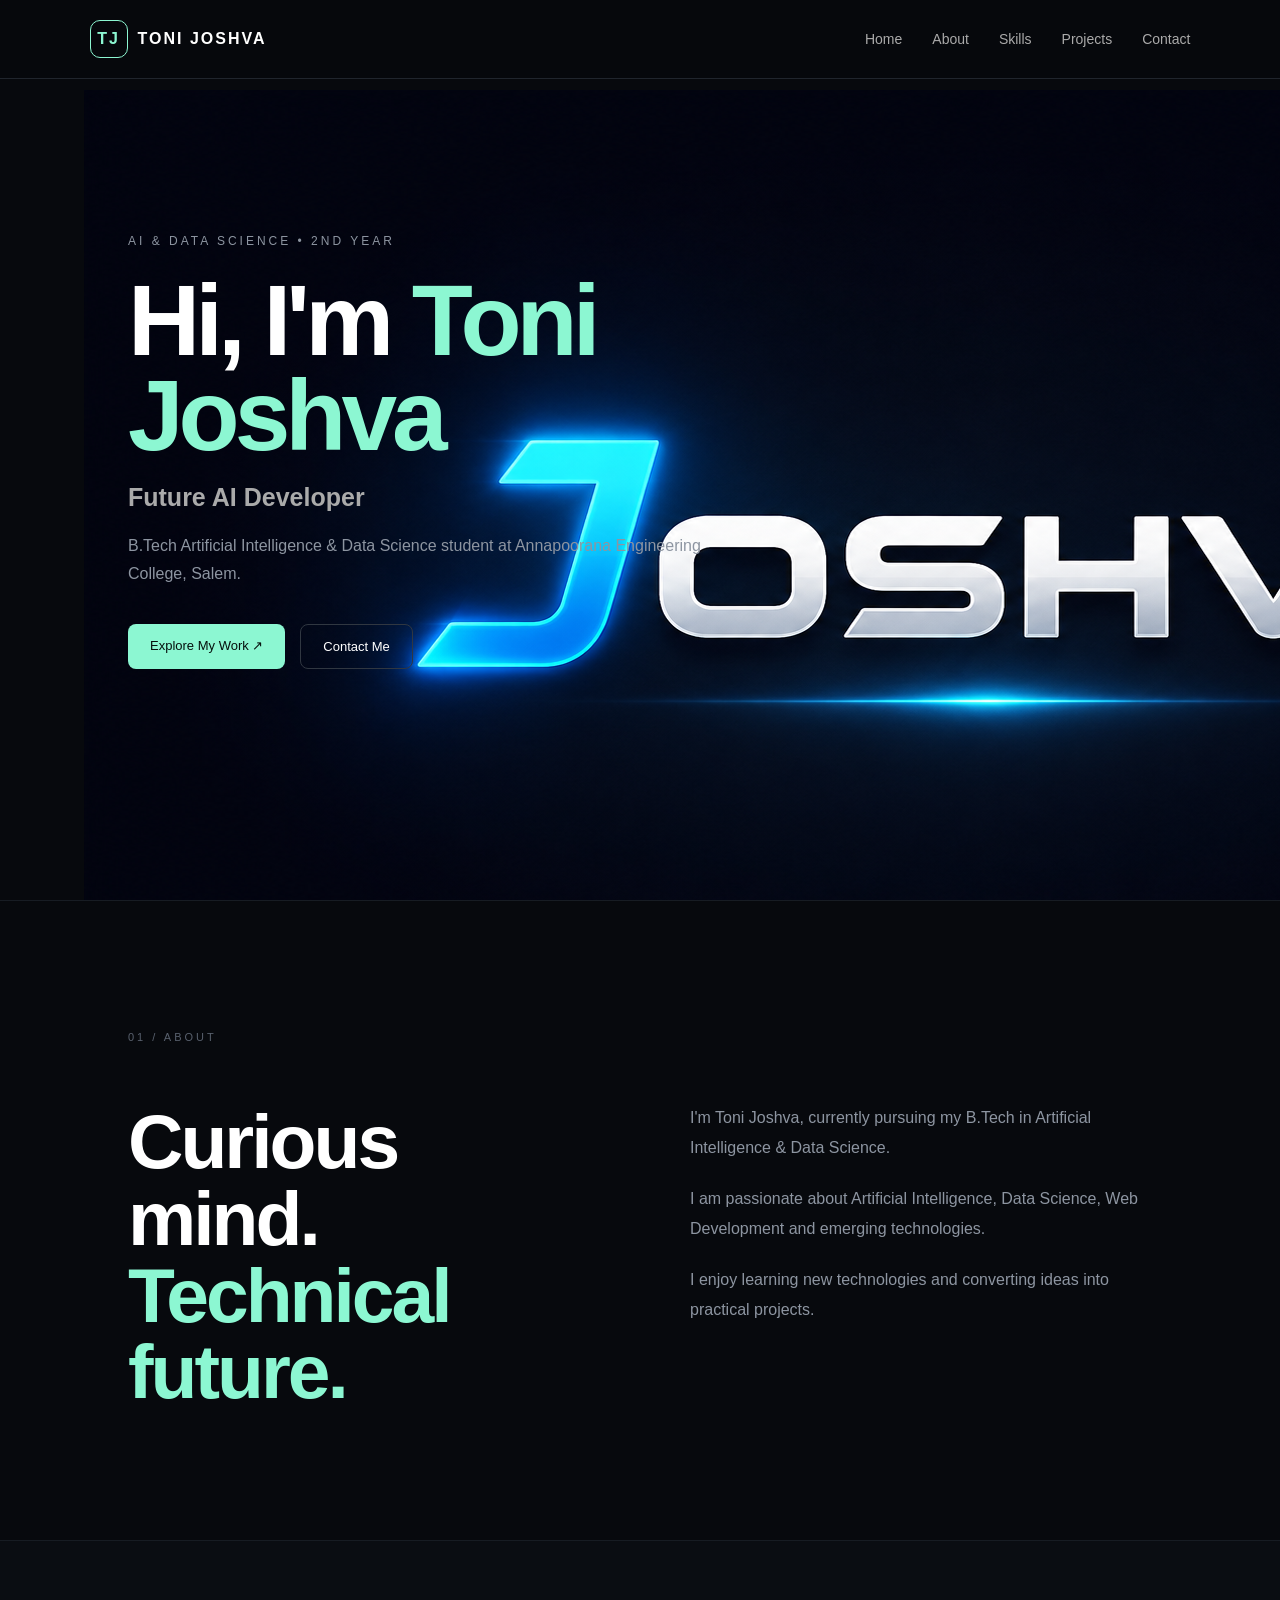
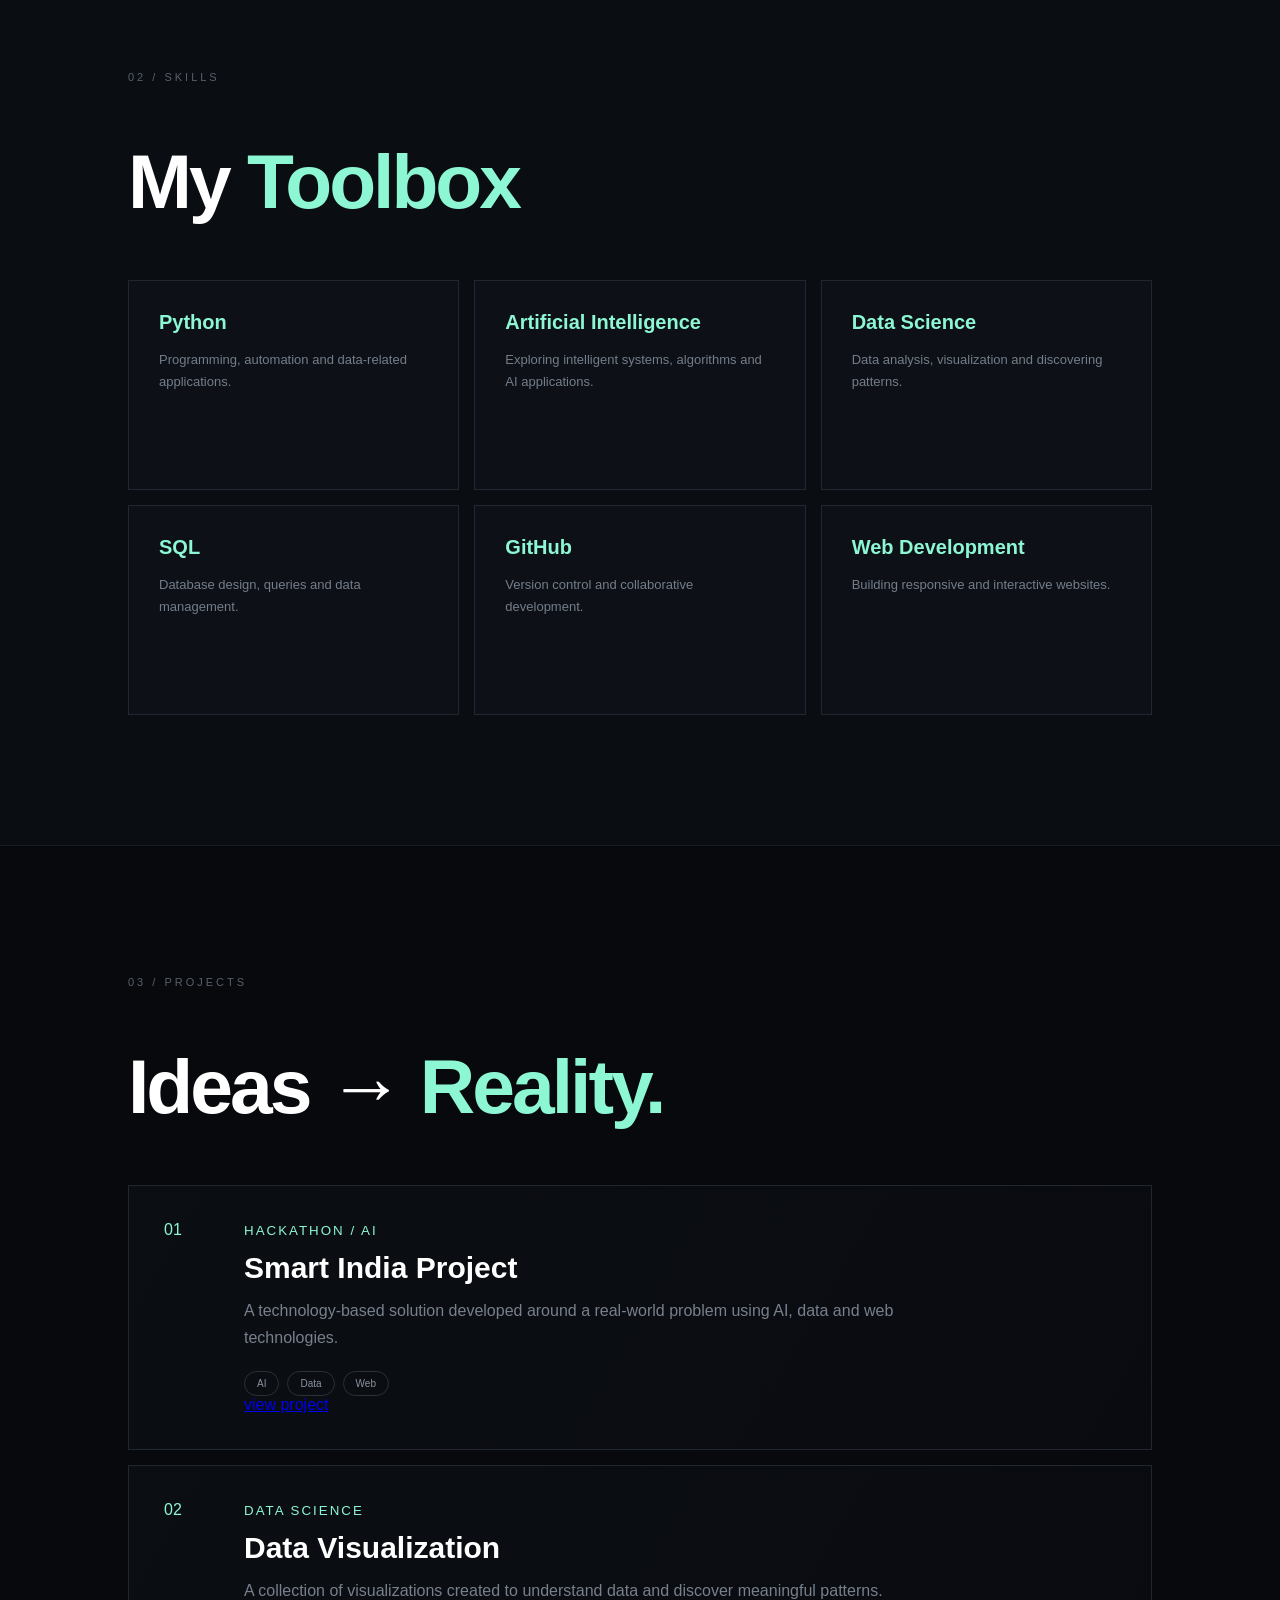
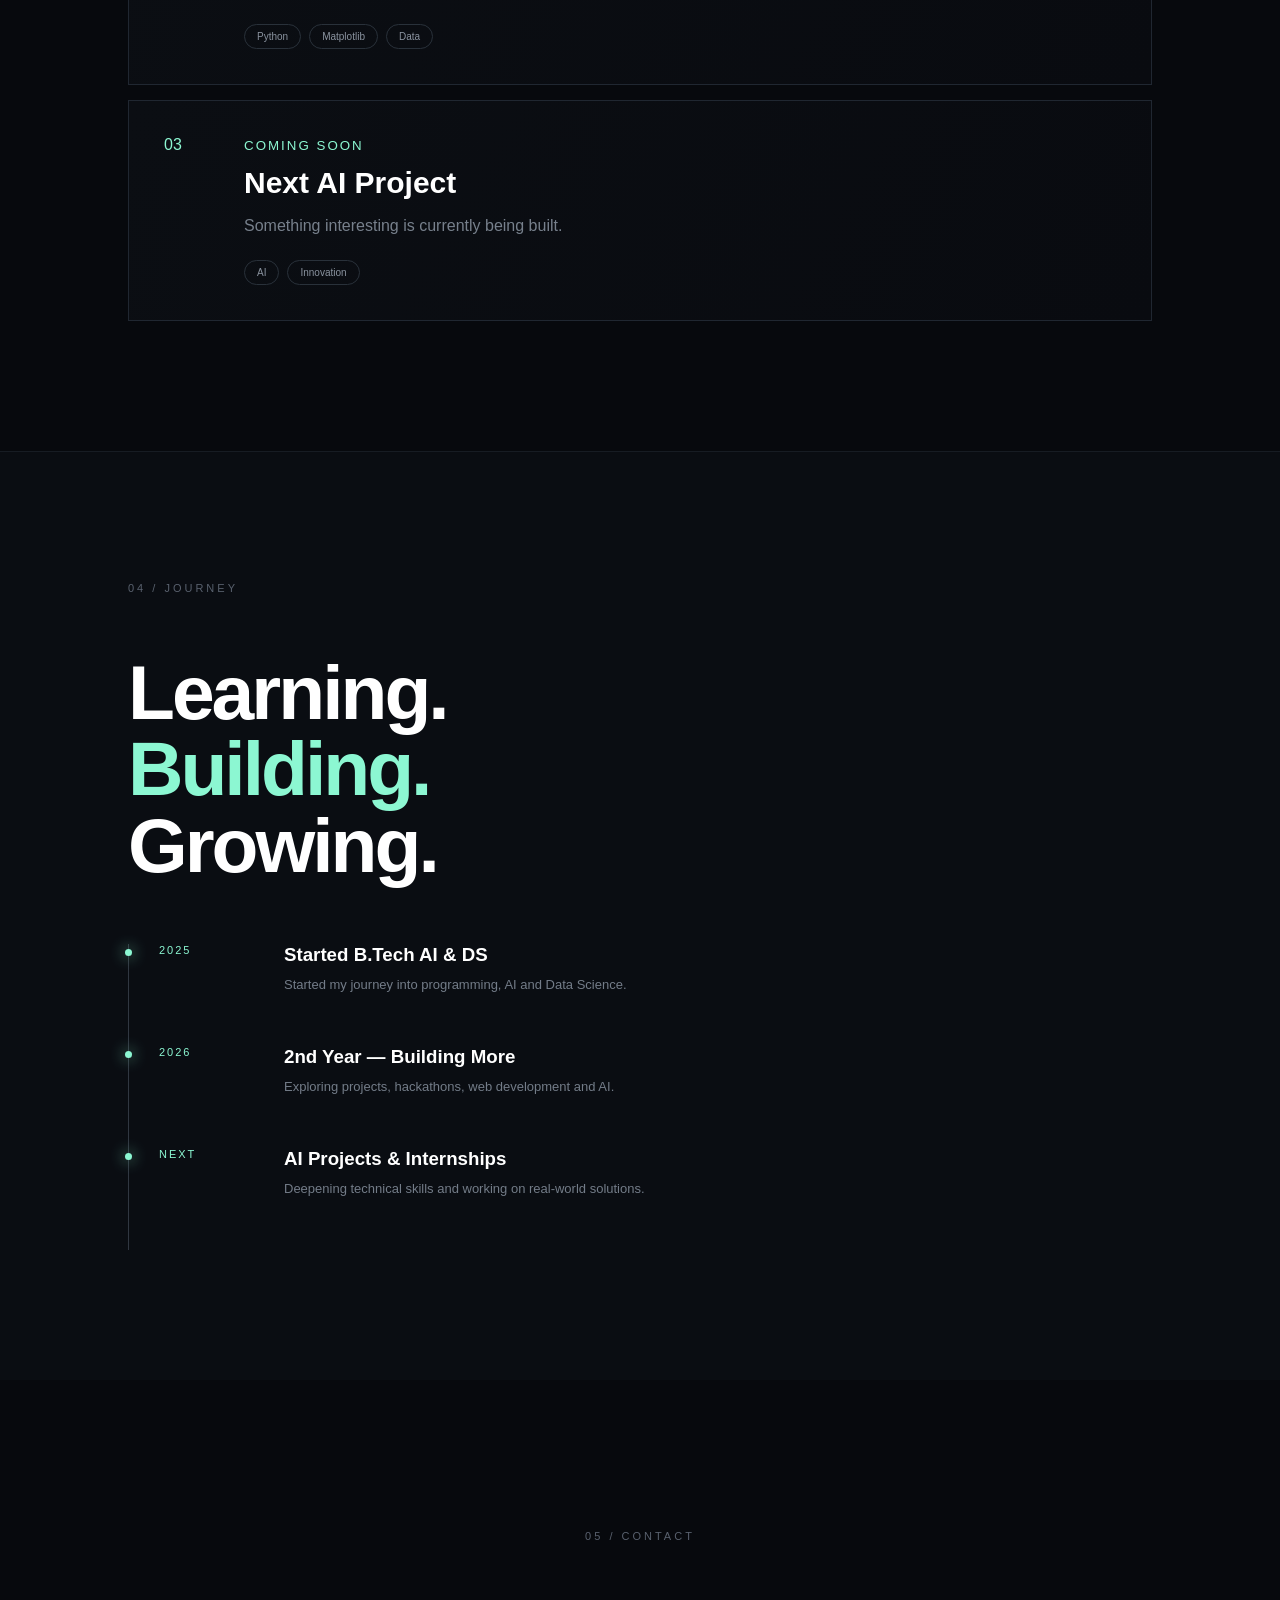
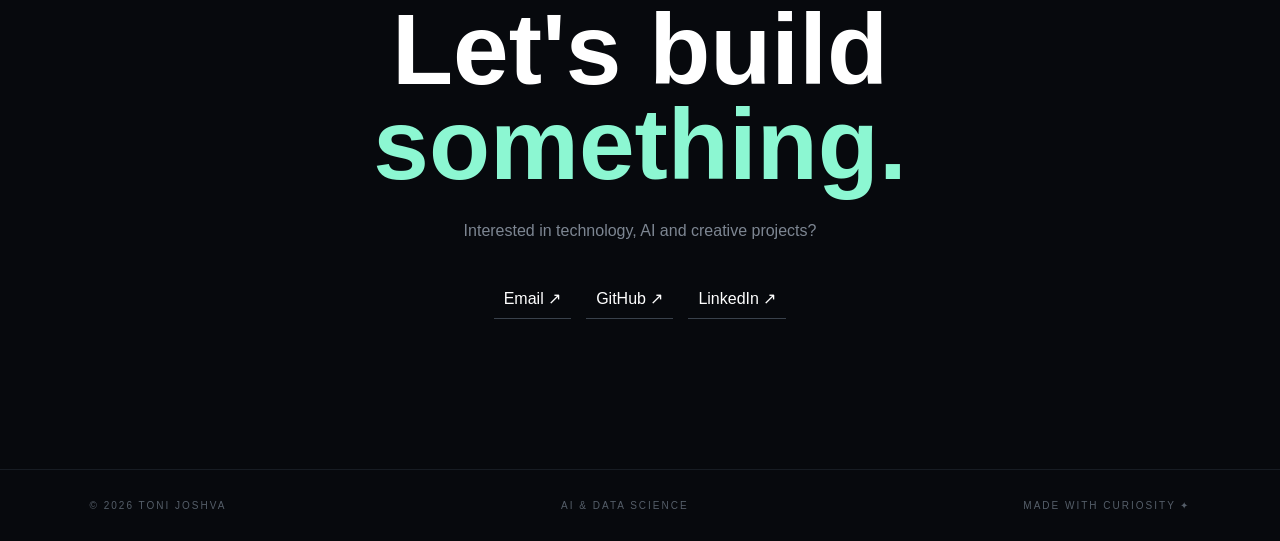
==== commit 13f34c4f: "hii" ====
--- a/index.html
+++ b/index.html
@@ -370,7 +370,7 @@
 
         <div class="contact-links">
 
-            <a href="mailto:your@email.com">
+            <a href="mailto:tonijoshvavijay10@gmail.com">
                 Email ↗
             </a>
 
--- a/style.css
+++ b/style.css
@@ -190,8 +190,8 @@
     right: 70%;
     top: 10%;
 
-    width: 350px;
-    height: 350px;
+    width: 300px;
+    height: 300px;
 
     border-radius: 50%;
 
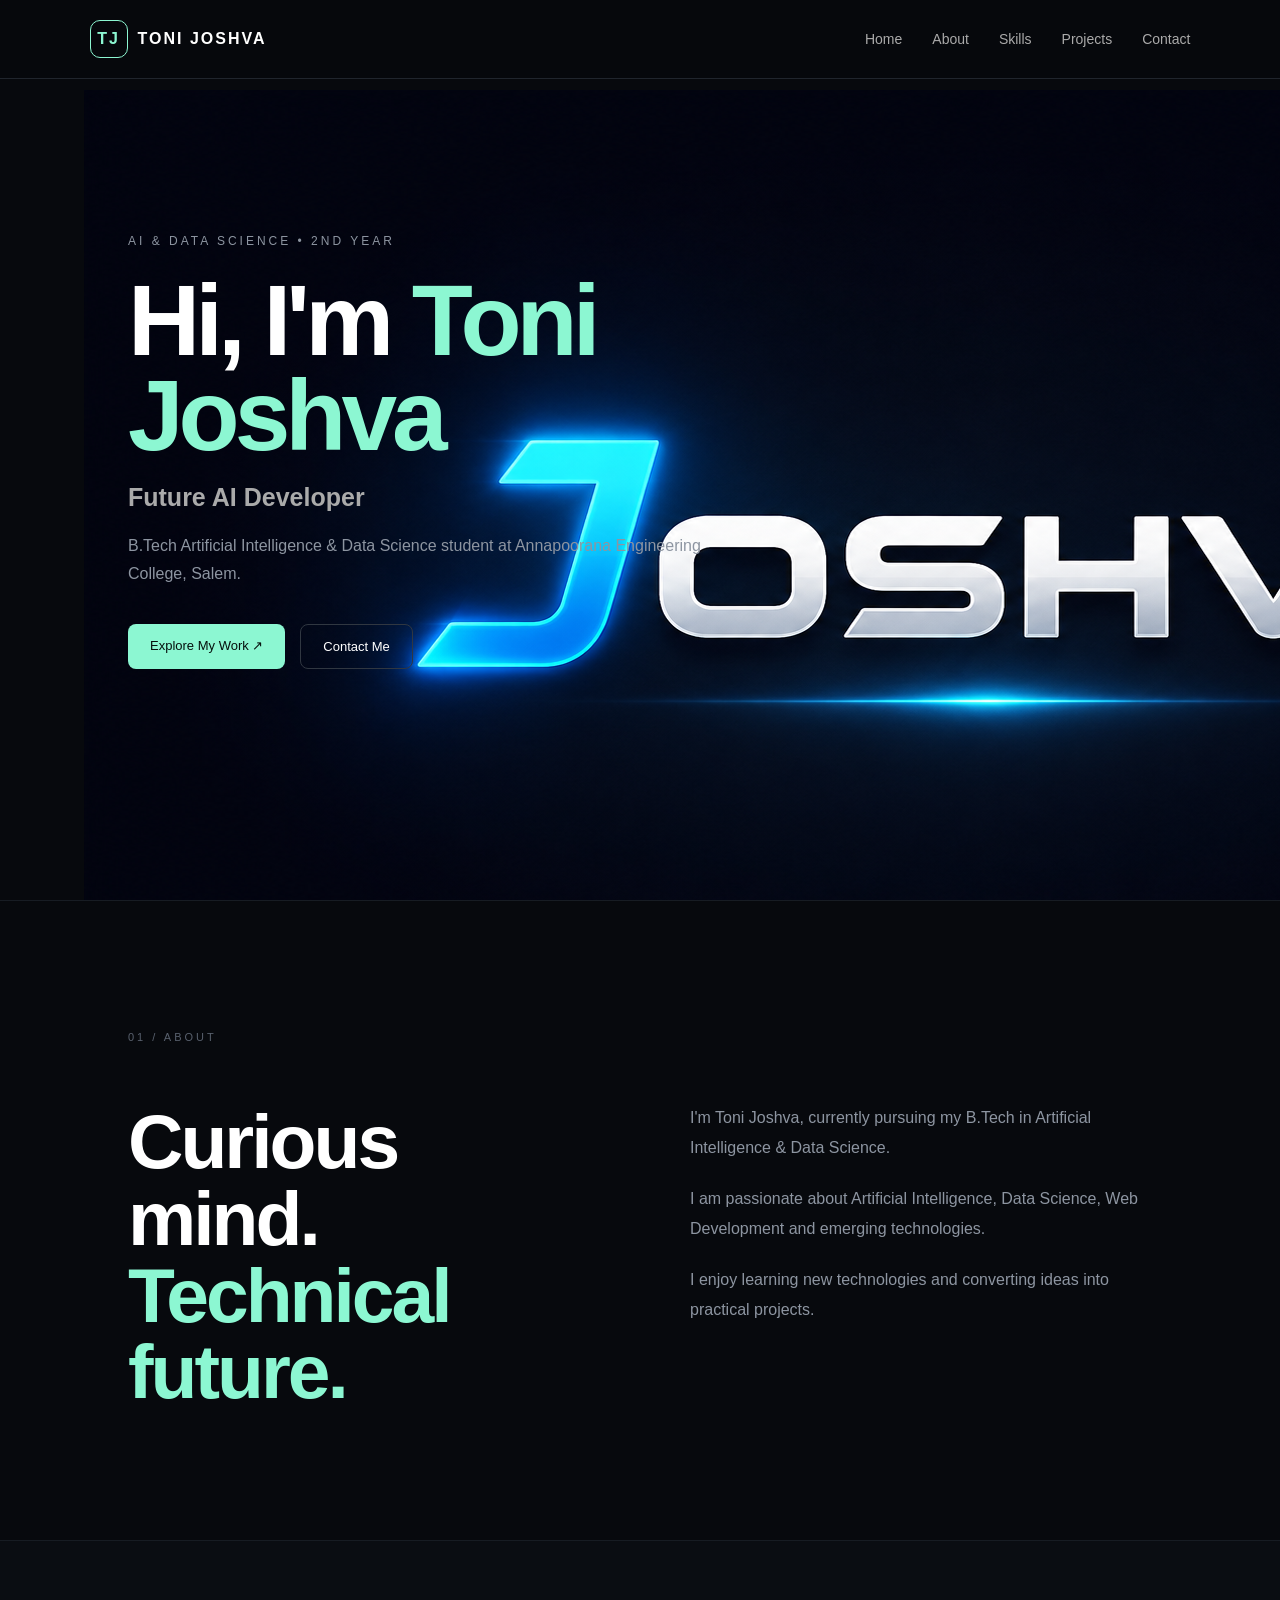
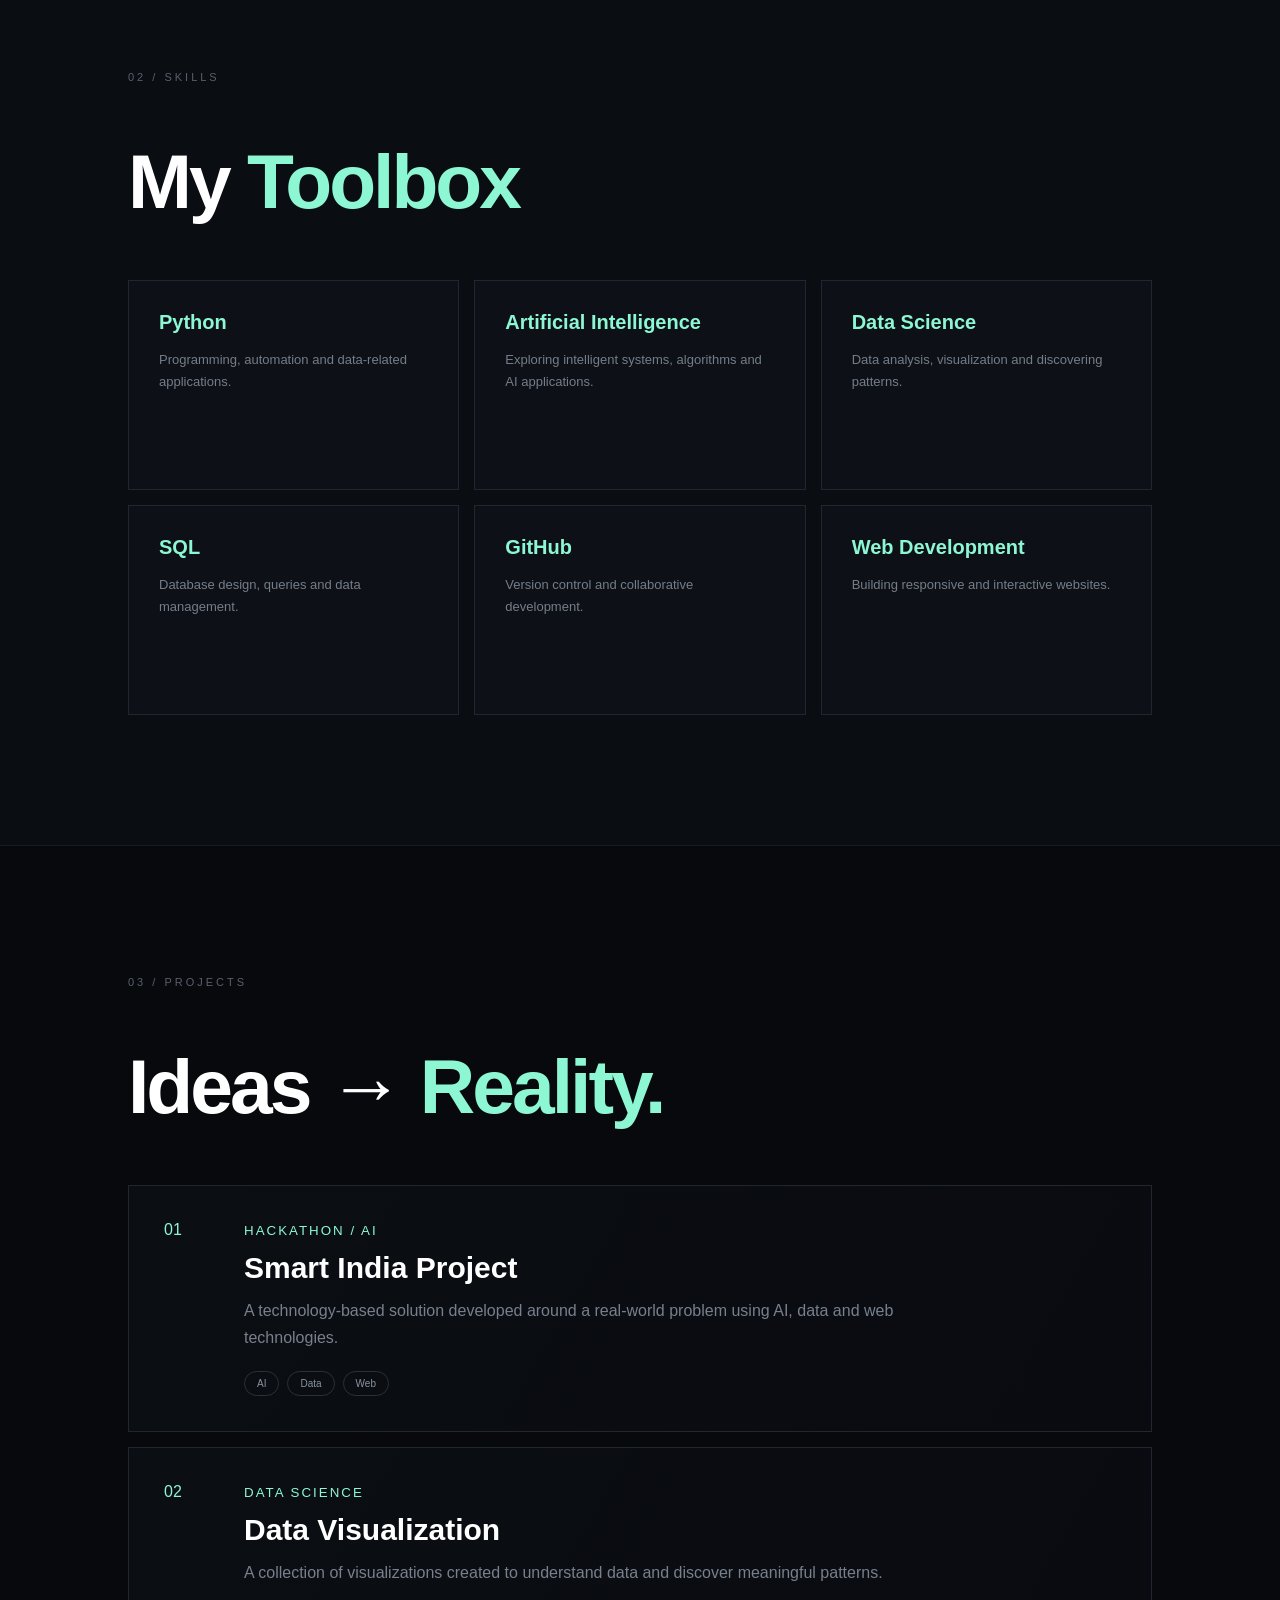
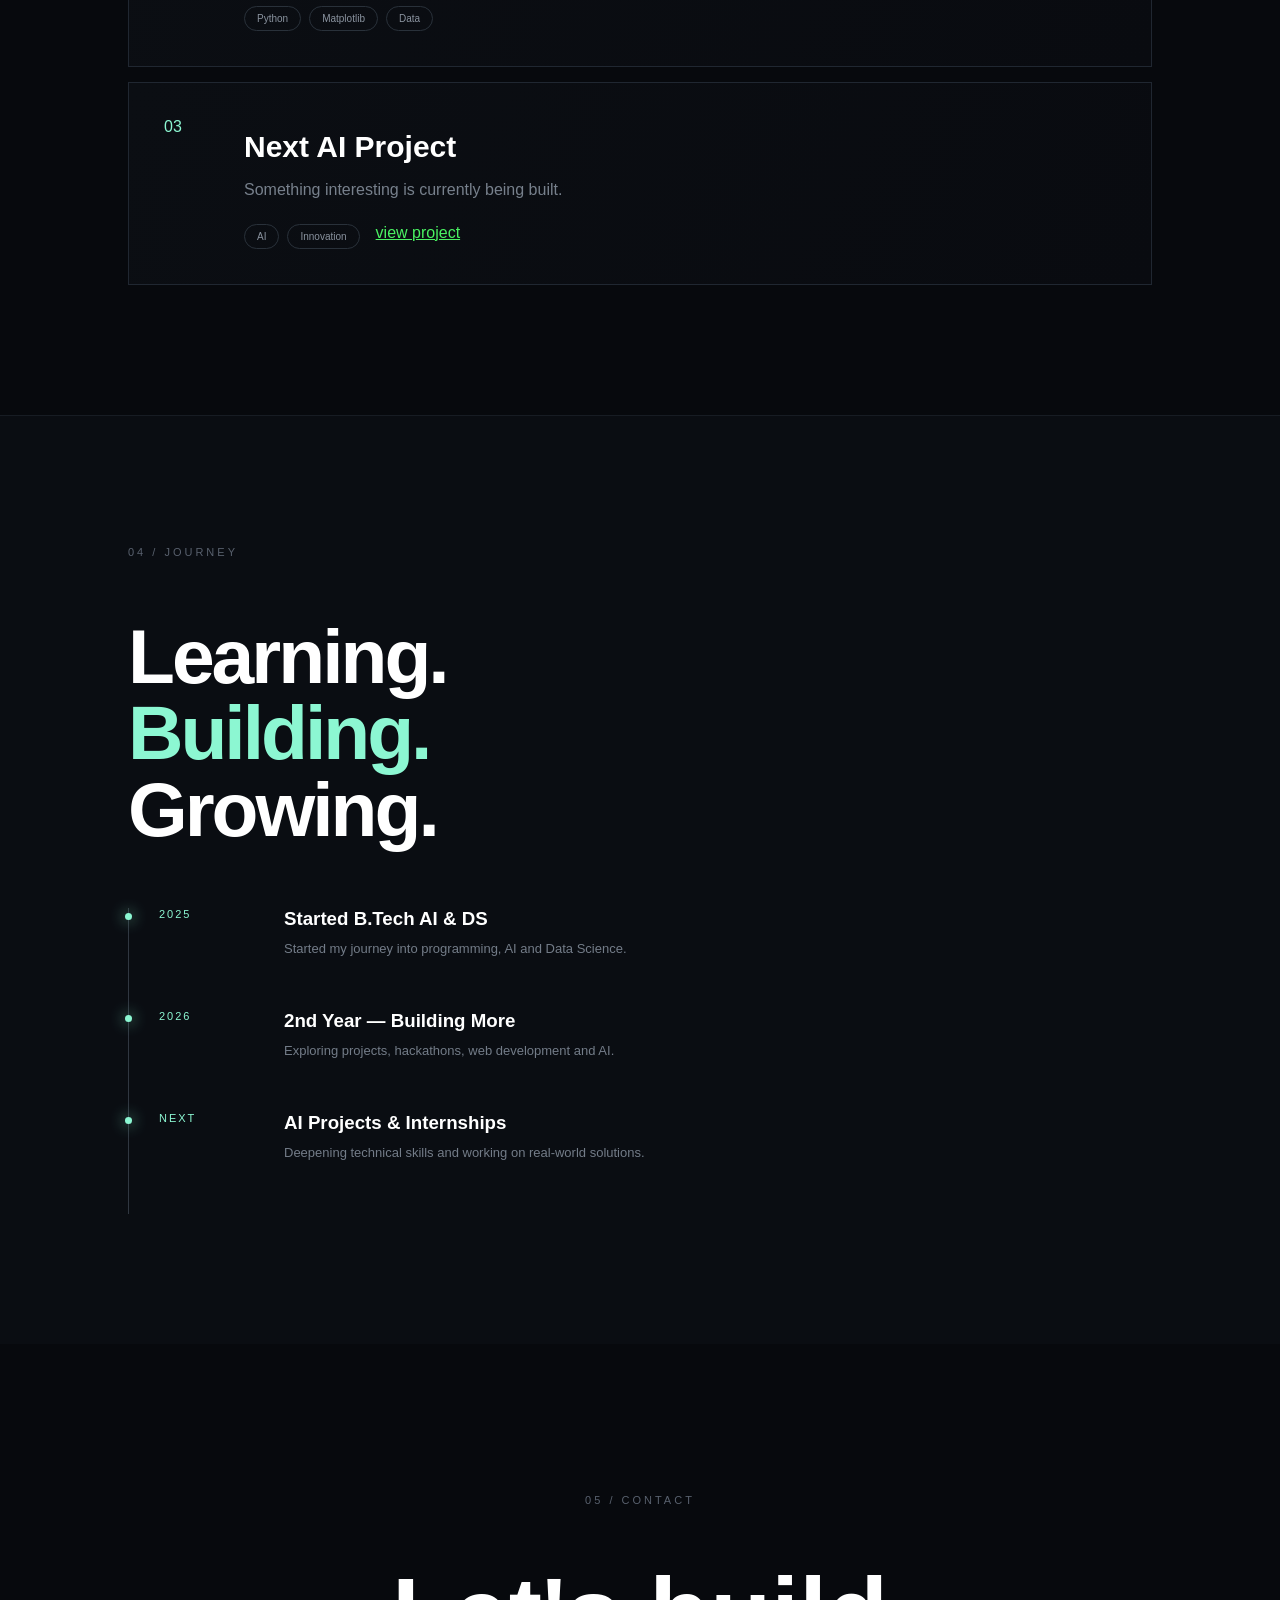
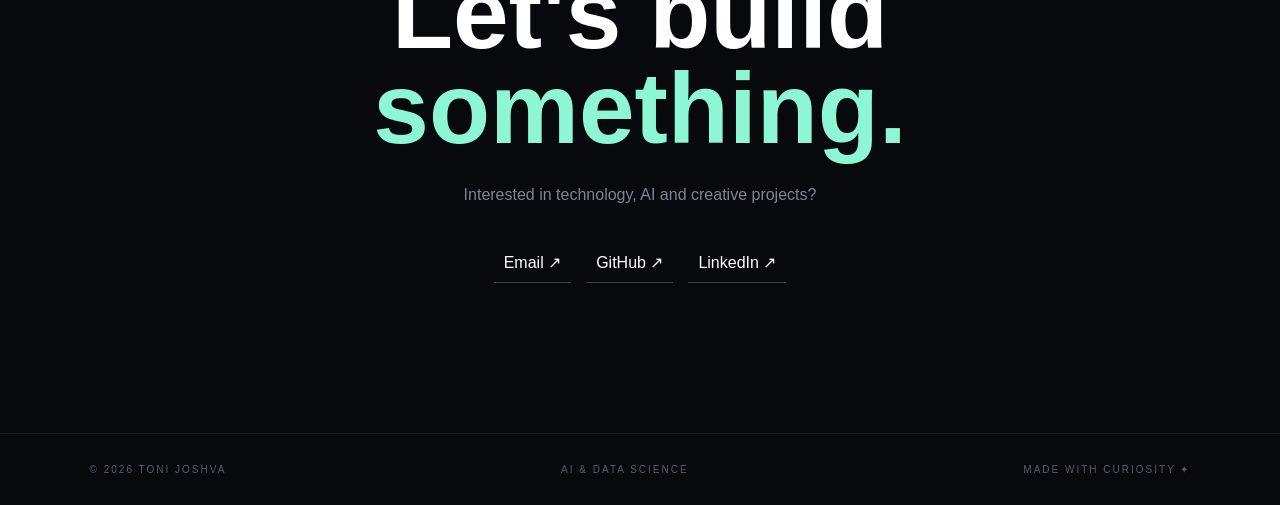
==== commit 3e70bd4c: "Update portfolio and add project" ====
--- a/index.html
+++ b/index.html
@@ -209,7 +209,6 @@
                         <span>Data</span>
                         <span>Web</span>
                     </div>
-                    <a href="https://tonijoshva.github.io/logo/">view project</a>
 
                 </div>
 
@@ -255,7 +254,7 @@
 
                 <div>
 
-                    <small>COMING SOON</small>
+                    <small></small>
 
                     <h3>
                         Next AI Project
@@ -269,6 +268,8 @@
                     <div class="tags">
                         <span>AI</span>
                         <span>Innovation</span>
+                        <br>
+                        <a href="https://tonijoshva.github.io/flash%20card/" style="color: #4AF262;">view project</a>
                     </div>
 
                 </div>
